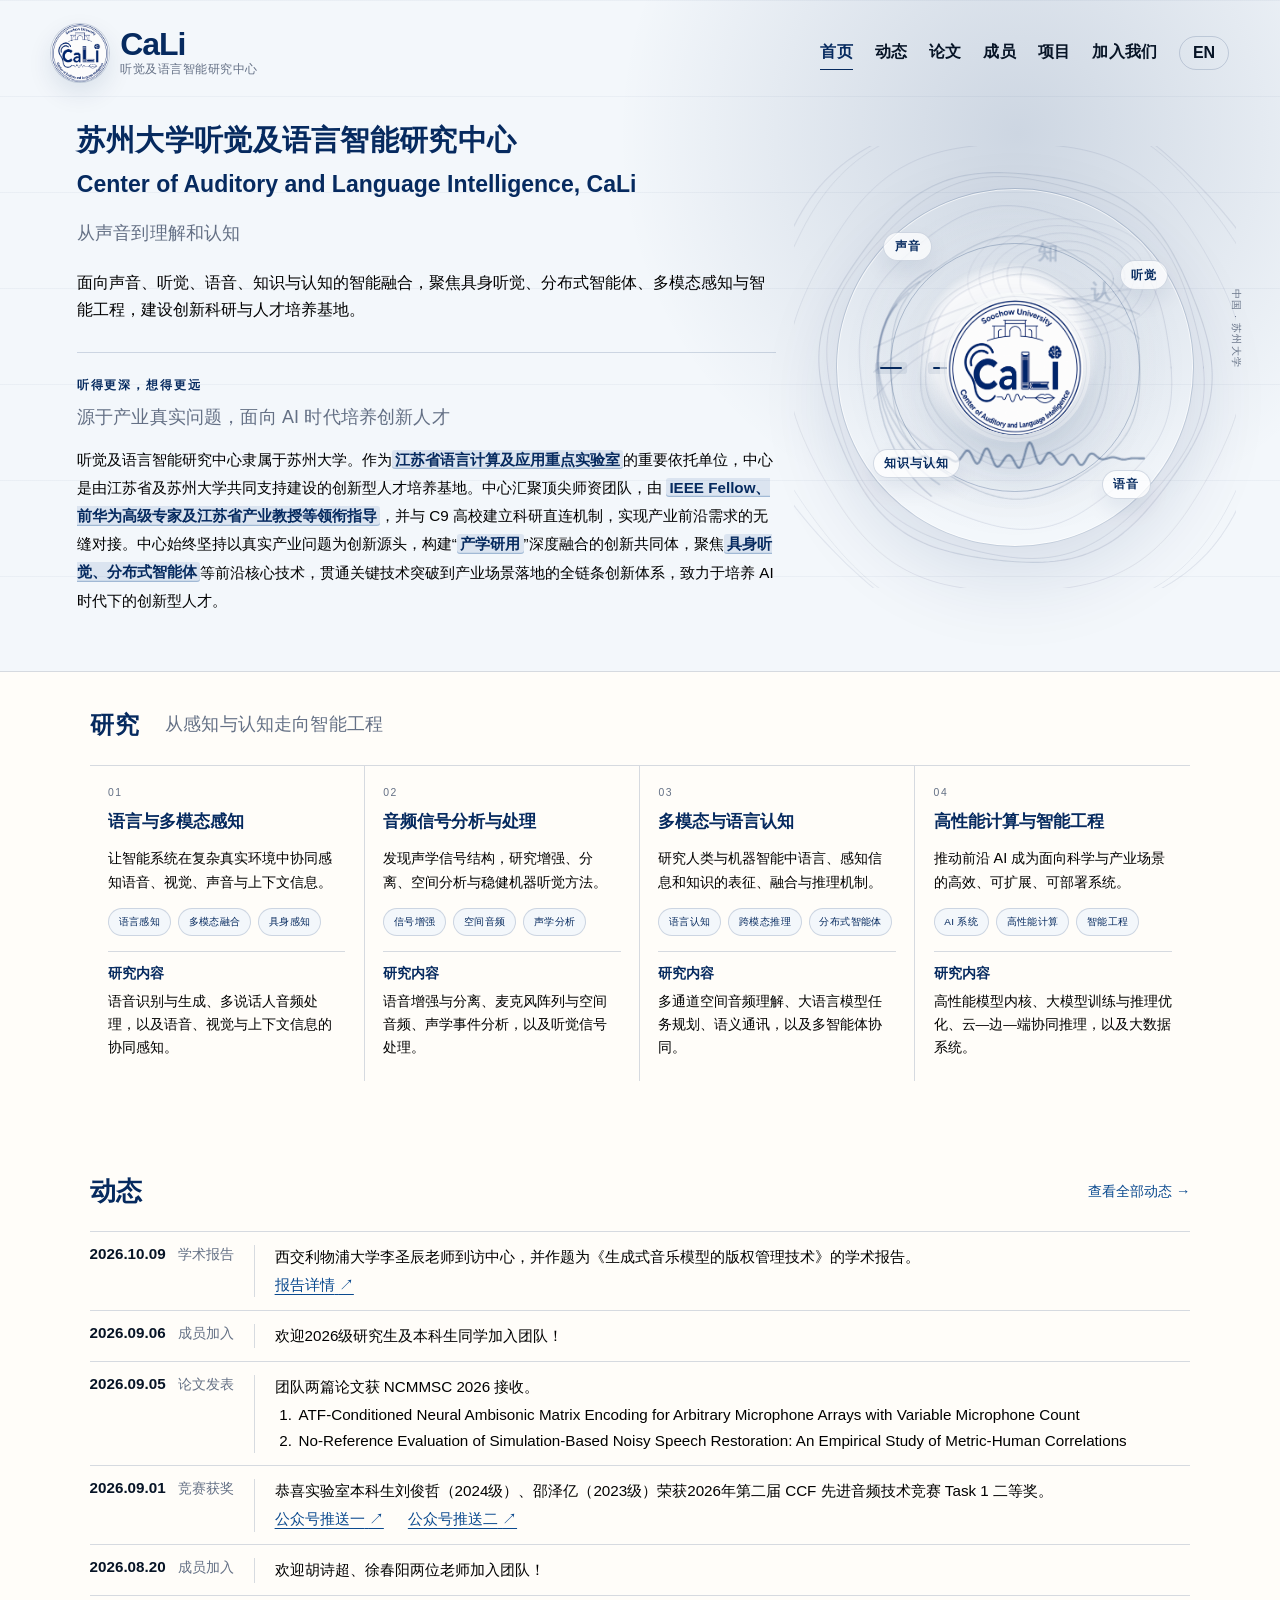
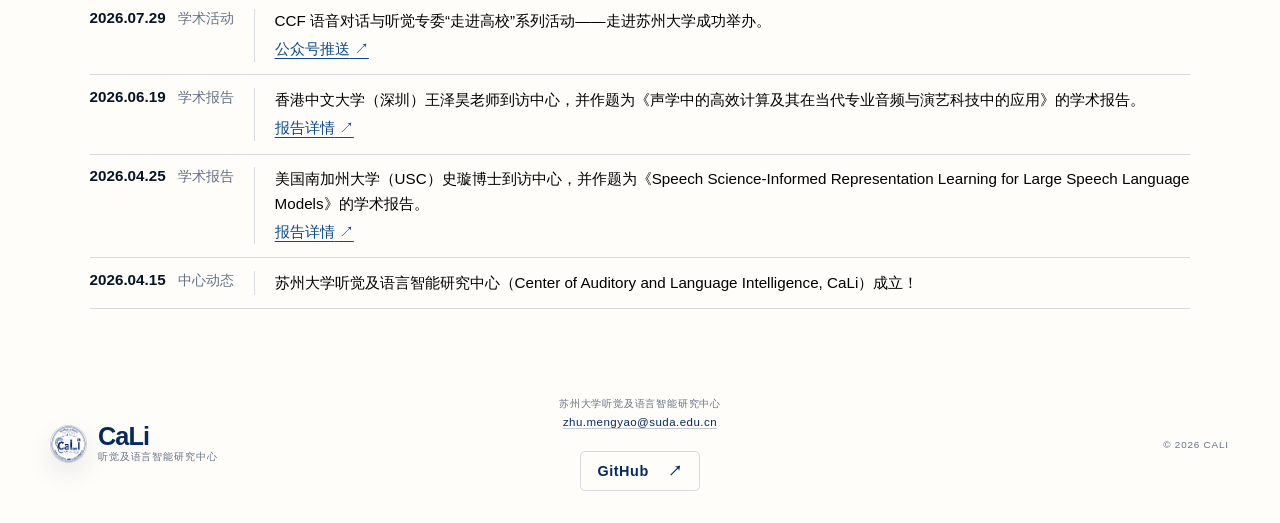
==== index.html @ c1a10d8d "Add files via upload Update CaLi website content and layout." ====
<!doctype html>
<html lang="zh-CN">
  <head>
    <meta charset="UTF-8" />
    <meta name="viewport" content="width=device-width, initial-scale=1.0" />
    <meta
      name="description"
      content="苏州大学听觉及语言智能研究中心，聚焦声音、听觉、语音、知识与认知的智能融合，建设创新科研与人才培养基地。"
    />
    <meta name="theme-color" content="#062a5f" />
    <meta property="og:title" content="CaLi | 苏州大学听觉及语言智能研究中心" />
    <meta
      property="og:description"
      content="从声音到理解和认知。"
    />
    <title>CaLi | 苏州大学听觉及语言智能研究中心</title>
    <link rel="icon" type="image/png" href="assets/cali-center-logo-20260702.png" />
    <link rel="stylesheet" href="styles.css?v=20261102-papers-page" />
    <script src="script.js?v=20261103-welcome" defer></script>
  </head>
  <body class="home-page">
    <a class="skip-link" href="#main">Skip to content</a>

    <header class="site-header" id="top">
      <a class="brand" href="index.html" aria-label="CaLi home">
        <img class="brand-logo" src="assets/cali-center-logo-20260702.png" alt="CaLi logo" />
        <span>
          <strong>CaLi</strong>
          <small data-i18n="brand.affiliation">听觉及语言智能研究中心</small>
        </span>
      </a>

      <button class="menu-toggle" type="button" aria-expanded="false" aria-controls="site-nav">
        <span></span><span></span>
        <span class="sr-only">Open menu</span>
      </button>

      <nav class="site-nav" id="site-nav" aria-label="Primary navigation">
<a href="index.html" aria-current="page" data-i18n="nav.home">首页</a>
<a href="news.html" data-i18n="nav.news">动态</a>
<a href="papers.html" data-i18n="nav.papers">论文</a>
<a href="members.html" data-i18n="nav.team">成员</a>
<a href="projects.html" data-i18n="nav.projects">项目</a>
<a href="join.html" data-i18n="nav.partners">加入我们</a>
<button class="language-toggle" type="button" aria-label="Switch to English">EN</button></nav>
    </header>

    <main id="main">
<section class="hero" aria-labelledby="hero-title">
        <div class="hero-copy">
          <p class="eyebrow reveal hero-center-name"><span data-i18n="hero.eyebrow">苏州大学听觉及语言智能研究中心</span><span class="hero-center-english" lang="en">Center of Auditory and Language Intelligence, CaLi</span></p>
          <h1 class="reveal" id="hero-title">
            <span data-i18n="hero.line1">从声音到理解</span><em data-i18n="hero.line2">和认知</em>
          </h1>
          <p class="hero-intro reveal" data-i18n="hero.intro">
            面向声音、听觉、语音、知识与认知的智能融合，聚焦具身听觉、分布式智能体、多模态感知与智能工程，建设创新科研与人才培养基地。
          </p>
<div class="statement-content hero-about" id="about">
          <p class="section-kicker reveal" data-i18n="about.kicker">听得更深，想得更远</p>
          <h2 class="reveal" data-i18n="about.title">
            源于产业真实问题，面向 AI 时代培养创新人才
          </h2>
          <div class="statement-grid reveal">
            <p data-i18n="about.body1" data-highlight="about">
              听觉及语言智能研究中心隶属于苏州大学。作为江苏省语言计算及应用重点实验室的重要依托单位，中心是由江苏省及苏州大学共同支持建设的创新型人才培养基地。中心汇聚顶尖师资团队，由 IEEE Fellow、前华为高级专家及江苏省产业教授等领衔指导，并与 C9 高校建立科研直连机制，实现产业前沿需求的无缝对接。中心始终坚持以真实产业问题为创新源头，构建“产学研用”深度融合的创新共同体，聚焦具身听觉、分布式智能体等前沿核心技术，贯通关键技术突破到产业场景落地的全链条创新体系，致力于培养 AI 时代下的创新型人才。
            </p>
          </div>
        </div>
        </div>

        <div class="hero-visual" aria-hidden="true">
          <canvas id="sound-field"></canvas>
          <div class="visual-orbit orbit-one"></div>
          <div class="visual-orbit orbit-two"></div>
          <div class="visual-core">
            <img src="assets/cali-center-logo-20260702.png" alt="" />
          </div>
          <p class="visual-label label-a" data-i18n="visual.sound">声音</p>
          <p class="visual-label label-b" data-i18n="visual.hearing">听觉</p>
          <p class="visual-label label-c" data-i18n="visual.speech">语音</p>
          <p class="visual-label label-d" data-i18n="visual.knowledge">知识与认知</p>
        </div>

        <p class="hero-side-note" data-i18n="hero.sideNote">中国 · 苏州大学</p>
      </section>



      <section class="research section" id="research">
        <div class="section-heading">
          <div class="section-index reveal"><span data-i18n="research.index">研究</span></div>
          <div>
            <h2 class="reveal" data-i18n="research.title">从感知与认知走向智能工程</h2>
          </div>
        </div>

        <div class="research-list">
          <article class="research-card reveal">
            <div class="card-number">01</div>
            <div class="card-icon wave-icon" aria-hidden="true">
              <i></i><i></i><i></i><i></i><i></i>
            </div>
            <h3 data-i18n="research.card1Title">语言与多模态感知</h3>
            <p data-i18n="research.card1Body">
              让智能系统在复杂真实环境中协同感知语音、视觉、声音与上下文信息。
            </p>
            <ul>
              <li data-i18n="research.card1Tag1">语言感知</li>
              <li data-i18n="research.card1Tag2">多模态融合</li>
              <li data-i18n="research.card1Tag3">具身感知</li>
            </ul>
          <div class="research-detail"><h4 data-i18n="research.detailLabel" >研究内容</h4><p data-i18n="research.detail0" >语音识别与生成、多说话人音频处理，以及语音、视觉与上下文信息的协同感知。</p></div></article>

          <article class="research-card reveal">
            <div class="card-number">02</div>
            <div class="card-icon language-icon" aria-hidden="true">
              <span>a</span><span>声</span><span>ə</span>
            </div>
            <h3 data-i18n="research.card2Title">音频信号分析与处理</h3>
            <p data-i18n="research.card2Body">
              发现声学信号结构，研究增强、分离、空间分析与稳健机器听觉方法。
            </p>
            <ul>
              <li data-i18n="research.card2Tag1">信号增强</li>
              <li data-i18n="research.card2Tag2">空间音频</li>
              <li data-i18n="research.card2Tag3">声学分析</li>
            </ul>
          <div class="research-detail"><h4 data-i18n="research.detailLabel" >研究内容</h4><p data-i18n="research.detail1" >语音增强与分离、麦克风阵列与空间音频、声学事件分析，以及听觉信号处理。</p></div></article>

          <article class="research-card reveal">
            <div class="card-number">03</div>
            <div class="card-icon human-icon" aria-hidden="true">
              <span></span><span></span><span></span>
            </div>
            <h3 data-i18n="research.card3Title">多模态与语言认知</h3>
            <p data-i18n="research.card3Body">
              研究人类与机器智能中语言、感知信息和知识的表征、融合与推理机制。
            </p>
            <ul>
              <li data-i18n="research.card3Tag1">语言认知</li>
              <li data-i18n="research.card3Tag2">跨模态推理</li>
              <li data-i18n="research.card3Tag3">分布式智能体</li>
            </ul>
          <div class="research-detail"><h4 data-i18n="research.detailLabel" >研究内容</h4><p data-i18n="research.detail2" >多通道空间音频理解、大语言模型任务规划、语义通讯，以及多智能体协同。</p></div></article>

          <article class="research-card reveal">
            <div class="card-number">04</div>
            <div class="card-icon compute-icon" aria-hidden="true">
              <span></span><span></span><span></span><span></span><span></span><span></span><span></span><span></span><span></span>
            </div>
            <h3 data-i18n="research.card4Title">高性能计算与智能工程</h3>
            <p data-i18n="research.card4Body">
              推动前沿 AI 成为面向科学与产业场景的高效、可扩展、可部署系统。
            </p>
            <ul>
              <li data-i18n="research.card4Tag1">AI 系统</li>
              <li data-i18n="research.card4Tag2">高性能计算</li>
              <li data-i18n="research.card4Tag3">智能工程</li>
            </ul>
          <div class="research-detail"><h4 data-i18n="research.detailLabel" >研究内容</h4><p data-i18n="research.detail3" >高性能模型内核、大模型训练与推理优化、云—边—端协同推理，以及大数据系统。</p></div></article>
        </div>
      </section>

      
<section class="news section" id="news" aria-labelledby="news-title">
  <div class="home-news-heading"><h2 data-i18n="news.homeTitle" id="news-title">动态</h2><a class="news-all" href="news.html" data-i18n="news.all">查看全部动态 →</a></div>
<div class="news-list">
    <article class="news-item">
      <div class="news-meta"><time datetime="2026-10-09">2026.10.09</time><span data-i18n="news.talkCategory" class="news-category">学术报告</span></div>
      <div class="news-content"><p data-i18n="news.talkBody">西交利物浦大学李圣辰老师到访中心，并作题为《生成式音乐模型的版权管理技术》的学术报告。</p><div class="news-links"><a href="https://future.suda.edu.cn/e9/c2/c30838a715202/page.htm" target="_blank" rel="noopener noreferrer"><span data-i18n="news.reportDetails">报告详情</span> <span aria-hidden="true">↗</span></a></div></div>
    </article>
    <article class="news-item">
<div class="news-meta"><time datetime="2026-09-06">2026.09.06</time><span data-i18n="news.joinCategory" class="news-category">成员加入</span></div>
<div class="news-content"><p data-i18n="news.studentsWelcome">欢迎2026级研究生及本科生同学加入团队！</p></div>
</article>
<article class="news-item">
      <div class="news-meta"><time datetime="2026-09-05">2026.09.05</time><span data-i18n="news.paperCategory" class="news-category">论文发表</span></div>
      <div class="news-content">
      <p class="news-summary" data-i18n="news.paperTitle">团队两篇论文获 NCMMSC 2026 接收。</p>
      <ol class="news-paper-titles" lang="en"><li>ATF-Conditioned Neural Ambisonic Matrix Encoding for Arbitrary Microphone Arrays with Variable Microphone Count</li><li>No-Reference Evaluation of Simulation-Based Noisy Speech Restoration: An Empirical Study of Metric-Human Correlations</li></ol>
      </div>
    </article>
    <article class="news-item">
      <div class="news-meta"><time datetime="2026-09-01">2026.09.01</time><span data-i18n="news.awardCategory" class="news-category">竞赛获奖</span></div>
      <div class="news-content">
      <p data-i18n="news.awardBody" >恭喜实验室本科生刘俊哲（2024级）、邵泽亿（2023级）荣获2026年第二届 CCF 先进音频技术竞赛 Task 1 二等奖。</p>
<div class="news-links">
        <a href="https://mp.weixin.qq.com/s/qMTx48YOmyNHf2JC5YQfGw" target="_blank" rel="noopener noreferrer"><span data-i18n="news.wechatOne">公众号推送一</span> <span aria-hidden="true">↗</span></a>
        <a href="https://mp.weixin.qq.com/s/5FmagnbyhXnst5R9V67gig" target="_blank" rel="noopener noreferrer"><span data-i18n="news.wechatTwo">公众号推送二</span> <span aria-hidden="true">↗</span></a>
      </div></div>
    </article>
    <article class="news-item">
      <div class="news-meta"><time datetime="2026-08-20">2026.08.20</time><span data-i18n="news.joinCategory" class="news-category">成员加入</span></div>
      <div class="news-content"><p data-i18n="news.joinBody">欢迎胡诗超、徐春阳两位老师加入团队！</p></div>
    </article>
    <article class="news-item">
      <div class="news-meta"><time datetime="2026-07-29">2026.07.29</time><span data-i18n="news.visitCategory" class="news-category">学术活动</span></div>
      <div class="news-content"><p data-i18n="news.visitBody">CCF 语音对话与听觉专委“走进高校”系列活动——走进苏州大学成功举办。</p>
      <div class="news-links"><a href="https://mp.weixin.qq.com/s/vNNk7PK9uCTp7lOvDI13Lw" target="_blank" rel="noopener noreferrer"><span data-i18n="news.wechatPost">公众号推送</span> <span aria-hidden="true">↗</span></a></div></div>
    </article>
    <article class="news-item">
<div class="news-meta"><time datetime="2026-06-19">2026.06.19</time><span data-i18n="news.talkCategory" class="news-category">学术报告</span></div>
<div class="news-content"><p data-i18n="news.wangTalkBody">香港中文大学（深圳）王泽昊老师到访中心，并作题为《声学中的高效计算及其在当代专业音频与演艺科技中的应用》的学术报告。</p><div class="news-links"><a href="https://future.suda.edu.cn/ba/35/c30838a703029/page.htm" target="_blank" rel="noopener noreferrer"><span data-i18n="news.reportDetails">报告详情</span> <span aria-hidden="true">↗</span></a></div></div>
</article>
<article class="news-item">
<div class="news-meta"><time datetime="2026-04-25">2026.04.25</time><span data-i18n="news.talkCategory" class="news-category">学术报告</span></div>
<div class="news-content"><p data-i18n="news.shiTalkBody">美国南加州大学（USC）史璇博士到访中心，并作题为《Speech Science-Informed Representation Learning for Large Speech Language Models》的学术报告。</p><div class="news-links"><a href="https://future.suda.edu.cn/96/24/c30838a693796/page.htm" target="_blank" rel="noopener noreferrer"><span data-i18n="news.reportDetails">报告详情</span> <span aria-hidden="true">↗</span></a></div></div>
</article>
<article class="news-item">
      <div class="news-meta"><time datetime="2026-04-15">2026.04.15</time><span data-i18n="news.foundedCategory" class="news-category">中心动态</span></div>
      <div class="news-content"><p><span data-i18n="news.foundedPrefix">苏州大学听觉及语言智能研究中心（</span><span lang="en">Center of Auditory and Language Intelligence, CaLi</span><span data-i18n="news.foundedSuffix">）成立！</span></p></div>
    </article>
  </div>
</section>
</main>

    <footer class="site-footer">
      <a class="brand footer-brand" href="index.html" aria-label="CaLi home">
        <img class="brand-logo" src="assets/cali-center-logo-20260702.png" alt="CaLi logo" />
        <span><strong>CaLi</strong><small data-i18n="brand.affiliation">听觉及语言智能研究中心</small></span>
      </a>
      <div class="footer-contact">
        <p data-i18n="footer.copy">苏州大学听觉及语言智能研究中心</p>
        <a href="mailto:zhu.mengyao@suda.edu.cn">zhu.mengyao@suda.edu.cn</a>
        <div class="footer-social"><a class="footer-github" href="https://github.com/CaLi-Suda" target="_blank" rel="noopener noreferrer">GitHub <span aria-hidden="true">↗</span></a></div>
      </div>
      <p>© <span id="year"></span> CaLi</p>
    </footer>
  </body>
</html>
---- styles.css ----
:root {
  --ink: #071426;
  --muted: #647085;
  --paper: #f3f7fb;
  --paper-deep: #e7eef7;
  --white: #fffdf9;
  --suda: #062a5f;
  --suda-bright: #0b4a8f;
  --line: rgba(6, 42, 95, 0.16);
  --brand-font: "Arial Black", "Aptos Black", "Avenir Next Heavy", "Microsoft YaHei UI", "Microsoft YaHei", sans-serif;
  --display: "Iowan Old Style", "Palatino Linotype", "Book Antiqua", Palatino, "Noto Serif SC", serif;
  --sans: Inter, "Avenir Next", Avenir, "Noto Sans SC", "Microsoft YaHei", sans-serif;
}

* {
  box-sizing: border-box;
}

html {
  scroll-behavior: smooth;
}

body {
  margin: 0;
  overflow-x: hidden;
  color: var(--ink);
  background: var(--paper);
  font-family: var(--sans);
  -webkit-font-smoothing: antialiased;
}

body.menu-open {
  overflow: hidden;
}

a {
  color: inherit;
  text-decoration: none;
}

button,
a {
  -webkit-tap-highlight-color: transparent;
}

button {
  font: inherit;
}

.skip-link {
  position: fixed;
  z-index: 100;
  top: 1rem;
  left: 1rem;
  padding: 0.7rem 1rem;
  background: var(--white);
  transform: translateY(-200%);
}

.skip-link:focus {
  transform: translateY(0);
}

.sr-only {
  position: absolute;
  width: 1px;
  height: 1px;
  padding: 0;
  margin: -1px;
  overflow: hidden;
  clip: rect(0, 0, 0, 0);
  white-space: nowrap;
  border: 0;
}

.site-header {
  position: absolute;
  z-index: 20;
  top: 0;
  left: 0;
  display: flex;
  width: 100%;
  align-items: center;
  justify-content: space-between;
  padding: 1.5rem clamp(1.25rem, 4vw, 4.5rem);
}

.brand {
  display: inline-flex;
  align-items: center;
  gap: 0.72rem;
}

.brand-mark {
  width: 2.6rem;
  height: 2.6rem;
  fill: none;
  stroke: currentColor;
  stroke-width: 2.25;
  stroke-linecap: round;
}

.brand-logo {
  width: 2.85rem;
  height: 2.85rem;
  border-radius: 50%;
  object-fit: cover;
  box-shadow:
    0 0 0 1px rgba(6, 42, 95, 0.16),
    0 0.65rem 1.6rem rgba(6, 42, 95, 0.11);
}

.brand > span {
  display: flex;
  flex-direction: column;
  gap: 0.05rem;
}

.brand strong {
  color: var(--suda);
  font-family: var(--brand-font);
  font-size: 1.58rem;
  font-weight: 900;
  line-height: 1;
  letter-spacing: -0.035em;
}

.brand small {
  color: var(--muted);
  font-size: 0.62rem;
  letter-spacing: 0.09em;
  text-transform: uppercase;
}

.site-nav {
  display: flex;
  align-items: center;
  gap: clamp(0.85rem, 1.7vw, 1.75rem);
}

.site-nav a {
  position: relative;
  padding: 0.4rem 0;
  font-size: 0.78rem;
  letter-spacing: 0.08em;
  text-transform: uppercase;
}

.site-nav a::after {
  position: absolute;
  bottom: 0;
  left: 0;
  width: 100%;
  height: 1px;
  background: var(--suda);
  content: "";
  transform: scaleX(0);
  transform-origin: right;
  transition: transform 240ms ease;
}

.site-nav a:hover::after,
.site-nav a:focus-visible::after {
  transform: scaleX(1);
  transform-origin: left;
}

.language-toggle {
  min-width: 3.1rem;
  padding: 0.45rem 0.7rem;
  border: 1px solid var(--line);
  border-radius: 999px;
  color: var(--ink);
  background: transparent;
  cursor: pointer;
  font-size: 0.75rem;
  transition: background 180ms ease, color 180ms ease;
}

.language-toggle:hover {
  color: var(--white);
  background: var(--suda);
}

.menu-toggle {
  display: none;
  border: 0;
  background: transparent;
}

.hero {
  position: relative;
  display: grid;
  min-height: 100svh;
  grid-template-columns: minmax(0, 1.08fr) minmax(24rem, 0.92fr);
  align-items: center;
  gap: clamp(2rem, 5vw, 7rem);
  overflow: hidden;
  padding: 8.5rem clamp(1.25rem, 7vw, 8rem) 6rem;
}

.hero::before {
  position: absolute;
  inset: 0;
  z-index: -2;
  background:
    linear-gradient(90deg, transparent 49.9%, rgba(6, 42, 95, 0.065) 50%, transparent 50.1%),
    linear-gradient(rgba(6, 42, 95, 0.04) 1px, transparent 1px);
  background-size: 100% 100%, 100% 6rem;
  content: "";
}

.hero::after {
  position: absolute;
  z-index: -1;
  top: -22vw;
  right: -12vw;
  width: 65vw;
  height: 65vw;
  border-radius: 50%;
  background: radial-gradient(circle, rgba(6, 42, 95, 0.16), rgba(6, 42, 95, 0) 68%);
  content: "";
}

.eyebrow,
.section-kicker {
  margin: 0 0 1.3rem;
  color: var(--suda);
  font-size: 0.72rem;
  font-weight: 650;
  letter-spacing: 0.16em;
  line-height: 1.5;
  text-transform: uppercase;
}

.hero .eyebrow {
  max-width: 38rem;
  margin-bottom: 1.2rem;
  font-size: clamp(1.22rem, 1.6vw, 1.62rem);
  font-weight: 800;
  letter-spacing: 0.075em;
  text-transform: none;
}

html[lang="en"] .hero .eyebrow {
  max-width: 44rem;
  font-size: clamp(0.88rem, 1vw, 1.05rem);
  letter-spacing: 0.12em;
  text-transform: uppercase;
}

.hero h1 {
  max-width: 12ch;
  margin: 0;
  font-family: var(--display);
  font-size: clamp(4.3rem, 8.7vw, 9.5rem);
  font-weight: 400;
  letter-spacing: -0.058em;
  line-height: 0.82;
}

.hero h1 span,
.hero h1 em {
  display: block;
}

.hero h1 em {
  margin-left: 0.18em;
  color: var(--suda);
  font-weight: 400;
}

html[lang="zh-CN"] .hero h1 {
  max-width: 8.6em;
  font-family: "Noto Serif SC", "Songti SC", var(--display);
  font-size: clamp(3.85rem, 6.9vw, 7.8rem);
  letter-spacing: -0.08em;
  line-height: 1.03;
}

html[lang="zh-CN"] .hero h1 em {
  margin-left: 0.24em;
}

html[lang="en"] .hero h1 {
  max-width: 14ch;
  font-size: clamp(3.35rem, 6.6vw, 7.4rem);
}

.hero-intro {
  max-width: 40rem;
  margin: 2.2rem 0 0;
  color: var(--muted);
  font-family: var(--display);
  font-size: clamp(1.15rem, 1.6vw, 1.45rem);
  line-height: 1.6;
}

.hero-actions {
  display: flex;
  flex-wrap: wrap;
  gap: 0.8rem;
  margin-top: 2.4rem;
}

.button {
  display: inline-flex;
  min-height: 3.3rem;
  align-items: center;
  justify-content: space-between;
  gap: 2rem;
  padding: 0.8rem 1.2rem;
  border: 1px solid var(--suda);
  border-radius: 2px;
  font-size: 0.78rem;
  font-weight: 650;
  letter-spacing: 0.04em;
  transition: color 200ms ease, background 200ms ease, transform 200ms ease;
}

.button:hover {
  transform: translateY(-2px);
}

.button-primary {
  color: var(--white);
  background: var(--suda);
}

.button-primary:hover {
  background: var(--suda-bright);
}

.button-ghost {
  color: var(--suda);
}

.button-ghost:hover {
  color: var(--white);
  background: var(--suda);
}

.hero-visual {
  position: relative;
  aspect-ratio: 1;
  max-width: 43rem;
  border: 1px solid rgba(6, 42, 95, 0.2);
  border-radius: 50%;
  background:
    radial-gradient(circle at 48% 46%, rgba(255, 255, 255, 0.9) 0 28%, rgba(255, 255, 255, 0.15) 34%, transparent 58%),
    radial-gradient(circle at 50% 50%, rgba(6, 42, 95, 0.08), transparent 68%);
  box-shadow:
    inset 0 0 0 1px rgba(255, 255, 255, 0.62),
    0 2rem 5rem rgba(6, 42, 95, 0.12);
}

#sound-field {
  position: absolute;
  inset: -12%;
  width: 124%;
  height: 124%;
}

.visual-orbit {
  position: absolute;
  border: 1px solid rgba(6, 42, 95, 0.24);
  border-radius: 50%;
}

.orbit-one {
  inset: 15%;
  animation: orbit 18s linear infinite;
}

.orbit-one::after,
.orbit-two::after {
  position: absolute;
  top: 50%;
  left: -0.72rem;
  width: 1.35rem;
  height: 2px;
  border-radius: 999px;
  background: var(--suda);
  box-shadow: 0 0 0 0.32rem rgba(6, 42, 95, 0.08);
  content: "";
}

.orbit-two {
  inset: 30%;
  animation: orbit 12s linear infinite reverse;
}

.visual-core {
  position: absolute;
  inset: 31%;
  display: flex;
  align-items: center;
  justify-content: center;
  border-radius: 50%;
  overflow: hidden;
  color: var(--white);
  background: var(--white);
  box-shadow:
    0 1.5rem 4rem rgba(6, 42, 95, 0.22),
    0 0 0 0.45rem rgba(255, 255, 255, 0.72);
  flex-direction: column;
}

.visual-core img {
  width: 100%;
  height: 100%;
  border-radius: 50%;
  object-fit: cover;
}

.visual-core strong {
  font-family: var(--display);
  font-size: clamp(1.6rem, 3vw, 3.1rem);
  font-weight: 400;
  letter-spacing: 0.08em;
}

.visual-core span {
  opacity: 0.65;
  font-size: 0.54rem;
  letter-spacing: 0.16em;
  text-transform: uppercase;
}

.visual-label {
  position: absolute;
  z-index: 3;
  margin: 0;
  padding: 0.38rem 0.65rem;
  border: 1px solid rgba(6, 42, 95, 0.16);
  border-radius: 999px;
  color: var(--suda);
  background: rgba(255, 255, 255, 0.72);
  box-shadow: 0 0.65rem 1.4rem rgba(6, 42, 95, 0.08);
  font-size: 0.72rem;
  font-weight: 650;
  letter-spacing: 0.08em;
}

.label-a { top: 12%; left: 13%; }
.label-b { top: 20%; right: 7%; }
.label-c { right: 12%; bottom: 13%; }
.label-d { left: 10%; bottom: 19%; }

.hero-side-note {
  position: absolute;
  right: clamp(1.25rem, 3.5vw, 4rem);
  bottom: 50%;
  margin: 0;
  color: var(--muted);
  font-size: 0.6rem;
  letter-spacing: 0.13em;
  text-transform: uppercase;
  transform: translateX(50%) rotate(90deg);
}

.scroll-cue {
  position: absolute;
  bottom: 2rem;
  left: clamp(1.25rem, 7vw, 8rem);
  display: flex;
  align-items: center;
  gap: 1rem;
  color: var(--muted);
  font-size: 0.62rem;
  letter-spacing: 0.1em;
  text-transform: uppercase;
}

.scroll-cue i {
  position: relative;
  display: block;
  width: 3.5rem;
  height: 1px;
  overflow: hidden;
  background: var(--line);
}

.scroll-cue i::after {
  position: absolute;
  inset: 0;
  background: var(--suda);
  content: "";
  animation: scan 2s ease-in-out infinite;
}

.section {
  padding: clamp(5rem, 10vw, 10rem) clamp(1.25rem, 7vw, 8rem);
}

.section-index {
  color: var(--muted);
  font-size: 0.64rem;
  letter-spacing: 0.14em;
}

.statement {
  position: relative;
  display: grid;
  overflow: hidden;
  grid-template-columns: minmax(9rem, 0.3fr) minmax(0, 1fr);
  gap: 4rem;
  border-top: 1px solid var(--line);
  background:
    linear-gradient(115deg, rgba(6, 42, 95, 0.055) 0 1px, transparent 1px 21rem),
    linear-gradient(90deg, rgba(6, 42, 95, 0.035) 0 1px, transparent 1px 8rem),
    linear-gradient(0deg, rgba(6, 42, 95, 0.03) 0 1px, transparent 1px 8rem),
    var(--white);
}

.statement::before {
  position: absolute;
  inset: 0;
  content: "";
  pointer-events: none;
  background:
    linear-gradient(135deg, transparent 0 29%, rgba(6, 42, 95, 0.11) 29% 29.12%, transparent 29.12% 100%),
    linear-gradient(25deg, transparent 0 62%, rgba(11, 74, 143, 0.1) 62% 62.14%, transparent 62.14% 100%);
  opacity: 0.8;
}

.statement > * {
  position: relative;
  z-index: 1;
}

.statement > .section-index {
  color: var(--suda);
  font-size: clamp(1rem, 1.35vw, 1.35rem);
  font-weight: 700;
  letter-spacing: 0.1em;
}
.statement-content h2,
.section-heading h2,
.approach-intro h2 {
  margin: 0;
  font-family: var(--display);
  font-size: clamp(2.8rem, 5.4vw, 6.2rem);
  font-weight: 400;
  letter-spacing: -0.045em;
  line-height: 0.98;
}

.statement-content h2 {
  max-width: 18ch;
}

.statement-content > h2 {
  max-width: 42rem;
  color: var(--muted);
  font-family: var(--sans);
  font-size: clamp(1.2rem, 1.8vw, 1.9rem);
  font-weight: 500;
  letter-spacing: 0.01em;
  line-height: 1.55;
}

.statement-grid {
  max-width: 58rem;
  margin-top: 4rem;
  padding-top: 2rem;
  border-top: 1px solid var(--line);
}
.statement-grid p,
.approach-intro > div > p:last-child {
  margin: 0;
  color: var(--muted);
  font-size: clamp(1rem, 1.35vw, 1.16rem);
  line-height: 1.8;
}


html[lang="en"] .statement-grid p {
  font-size: clamp(0.92rem, 1.08vw, 1.02rem);
  line-height: 1.72;
}
.statement-highlight {
  padding: 0.08em 0.22em;
  border-radius: 0.2em;
  color: var(--suda);
  background: rgba(11, 74, 143, 0.1);
  box-shadow: inset 0 -0.08em 0 rgba(11, 74, 143, 0.28);
  font-weight: 700;
}
.research {
  position: relative;
  overflow: hidden;
  color: var(--white);
  background:
    linear-gradient(120deg, rgba(11, 74, 143, 0.14) 0 1px, transparent 1px 18rem),
    linear-gradient(90deg, rgba(182, 201, 232, 0.05) 0 1px, transparent 1px 7rem),
    linear-gradient(0deg, rgba(182, 201, 232, 0.045) 0 1px, transparent 1px 7rem),
    #0a2853;
}

.research::before {
  position: absolute;
  inset: 0;
  content: "";
  pointer-events: none;
  background:
    radial-gradient(circle at 17% 18%, rgba(182, 201, 232, 0.2) 0 0.28rem, transparent 0.3rem),
    radial-gradient(circle at 76% 22%, rgba(182, 201, 232, 0.16) 0 0.22rem, transparent 0.24rem),
    radial-gradient(circle at 88% 70%, rgba(182, 201, 232, 0.16) 0 0.24rem, transparent 0.26rem),
    linear-gradient(135deg, transparent 0 35%, rgba(182, 201, 232, 0.13) 35% 35.12%, transparent 35.12% 100%),
    linear-gradient(25deg, transparent 0 67%, rgba(182, 201, 232, 0.1) 67% 67.12%, transparent 67.12% 100%);
  opacity: 0.8;
}

.research > * {
  position: relative;
  z-index: 1;
}

.research .section-index,
.research .section-kicker {
  color: #c6d7f0;
}

.research .section-index {
  font-size: clamp(1rem, 1.35vw, 1.35rem);
  font-weight: 700;
  letter-spacing: 0.1em;
}

.research .section-index span {
  font-size: clamp(1.18rem, 1.85vw, 1.75rem);
}

.section-heading {
  display: grid;
  grid-template-columns: minmax(9rem, 0.3fr) minmax(0, 1fr);
  gap: 4rem;
}

.section-heading h2 {
  max-width: 13ch;
}

.research .section-heading h2 {
  max-width: 34rem;
  color: rgba(255, 255, 255, 0.78);
  font-family: var(--sans);
  font-size: clamp(1.2rem, 1.8vw, 1.9rem);
  font-weight: 500;
  letter-spacing: 0.01em;
  line-height: 1.55;
}

.approach-intro h2 {
  max-width: 42rem;
  color: var(--muted);
  font-family: var(--sans);
  font-size: clamp(1.2rem, 1.8vw, 1.9rem);
  font-weight: 500;
  letter-spacing: 0.01em;
  line-height: 1.55;
}

.research-list {
  display: grid;
  grid-template-columns: repeat(4, 1fr);
  margin-top: clamp(4rem, 8vw, 8rem);
  border-top: 1px solid rgba(255, 255, 255, 0.2);
}

.research-card {
  position: relative;
  min-height: 34rem;
  padding: 2rem clamp(1.2rem, 1.8vw, 2rem) 2.5rem;
  border-right: 1px solid rgba(255, 255, 255, 0.2);
  transition: background 300ms ease;
}

.research-card:last-child {
  border-right: 0;
}

.research-card:hover {
  background: #0d3975;
}

.card-number {
  color: #9fb8dc;
  font-size: 0.65rem;
  letter-spacing: 0.15em;
}

.card-icon {
  display: flex;
  height: 10rem;
  align-items: center;
  justify-content: center;
  margin: 2rem 0;
}

.wave-icon {
  gap: 0.5rem;
}

.wave-icon i {
  width: 2px;
  height: 2rem;
  background: #b6c9e8;
  animation: equalize 1.3s ease-in-out infinite alternate;
}

.wave-icon i:nth-child(2) { height: 4rem; animation-delay: -0.35s; }
.wave-icon i:nth-child(3) { height: 7rem; animation-delay: -0.7s; }
.wave-icon i:nth-child(4) { height: 4rem; animation-delay: -0.15s; }
.wave-icon i:nth-child(5) { height: 2rem; animation-delay: -0.5s; }

.language-icon {
  gap: 0.3rem;
  font-family: var(--display);
  font-size: 3rem;
}

.language-icon span {
  display: flex;
  width: 4.5rem;
  height: 4.5rem;
  align-items: center;
  justify-content: center;
  border: 1px solid rgba(255, 255, 255, 0.3);
  border-radius: 50%;
  margin-left: -0.8rem;
  background: rgba(255, 255, 255, 0.03);
}

.human-icon {
  position: relative;
}

.human-icon span {
  position: absolute;
  width: 5.4rem;
  height: 5.4rem;
  border: 1px solid #b6c9e8;
  border-radius: 50%;
}

.human-icon span:nth-child(2) { transform: translate(-2.3rem, 2rem); }
.human-icon span:nth-child(3) { transform: translate(2.3rem, 2rem); }

.compute-icon {
  display: grid;
  grid-template-columns: repeat(3, 1.25rem);
  grid-template-rows: repeat(3, 1.25rem);
  gap: 0.55rem;
}

.compute-icon span {
  border: 1px solid #b6c9e8;
  background: rgba(182, 201, 232, 0.08);
  animation: compute-pulse 2.4s ease-in-out infinite;
}

.compute-icon span:nth-child(2n) { animation-delay: -0.6s; }
.compute-icon span:nth-child(3n) { animation-delay: -1.2s; }
.compute-icon span:nth-child(5) { background: #b6c9e8; }

.research-card h3 {
  margin: 0 0 1rem;
  font-family: var(--display);
  font-size: clamp(2rem, 2.5vw, 3rem);
  font-weight: 400;
}

.research-card > p {
  min-height: 6.5rem;
  margin: 0;
  color: rgba(255, 255, 255, 0.66);
  font-size: 0.93rem;
  line-height: 1.7;
}

.research-card ul {
  display: flex;
  flex-wrap: wrap;
  gap: 0.45rem;
  padding: 0;
  margin: 1.6rem 0 0;
  list-style: none;
}

.research-card li {
  padding: 0.38rem 0.6rem;
  border: 1px solid rgba(255, 255, 255, 0.22);
  border-radius: 999px;
  color: rgba(255, 255, 255, 0.68);
  font-size: 0.62rem;
  letter-spacing: 0.04em;
}

.team {
  padding-top: clamp(4.5rem, 7vw, 7rem);
  border-top: 1px solid var(--line);
  background: var(--white);
}

.team .section-index {
  color: var(--suda);
  font-size: clamp(1rem, 1.35vw, 1.35rem);
  font-weight: 700;
  letter-spacing: 0.1em;
}

.team .section-index span {
  font-size: clamp(1.18rem, 1.85vw, 1.75rem);
}

.team .section-kicker {
  font-size: clamp(0.95rem, 1.35vw, 1.3rem);
  font-weight: 800;
  letter-spacing: 0.12em;
}

.team .section-heading h2 {
  max-width: 58rem;
}

.team .section-heading .team-statement {
  max-width: 42rem;
  color: var(--muted);
  font-family: var(--sans);
  font-size: clamp(1.2rem, 1.8vw, 1.9rem);
  font-weight: 500;
  letter-spacing: 0.01em;
  line-height: 1.55;
}

.team-roster {
  display: grid;
  gap: clamp(4rem, 7vw, 6.5rem);
  margin-top: clamp(3.5rem, 6vw, 6rem);
}

.team-profile {
  display: grid;
  grid-template-columns: minmax(13rem, 0.22fr) minmax(0, 1fr);
  gap: clamp(2.2rem, 5vw, 5rem);
  align-items: center;
  padding-bottom: clamp(3rem, 5vw, 4.5rem);
  border-bottom: 1px solid var(--line);
}

.team-profile:last-child {
  padding-bottom: 0;
  border-bottom: 0;
}

.team-person {
  display: grid;
  justify-items: center;
  text-align: center;
}

.team-photo {
  width: clamp(10.5rem, 17vw, 18rem);
  aspect-ratio: 1;
  border-radius: 50%;
  object-fit: cover;
  background: var(--paper-deep);
  box-shadow: 0 1rem 2.5rem rgba(6, 42, 95, 0.1);
}

.team-person h3 {
  margin: 1.5rem 0 0;
  color: var(--ink);
  font-family: "Noto Serif SC", var(--display);
  font-size: clamp(1.8rem, 3vw, 3.1rem);
  font-weight: 500;
  letter-spacing: -0.04em;
  line-height: 1.08;
}

.team-person p {
  margin: 0.35rem 0 0;
  color: var(--ink);
  font-size: clamp(1.05rem, 1.4vw, 1.35rem);
  letter-spacing: 0.02em;
}

.team-bio {
  min-width: 0;
  color: #243951;
  font-size: clamp(0.9rem, 1.03vw, 1.02rem);
  line-height: 1.85;
}

.team-bio p {
  margin: 0;
}

.team-bio a {
  color: var(--suda-bright);
  border-bottom: 1px solid rgba(11, 74, 143, 0.35);
  overflow-wrap: anywhere;
}

.team-links {
  margin-top: 0.25rem !important;
}

.team-title-line {
  margin-bottom: 1.5rem !important;
  color: var(--suda);
  font-size: clamp(1.35rem, 2vw, 2rem);
  font-weight: 750;
  line-height: 1.3;
}

.team-facts {
  display: grid;
  gap: 0.35rem;
  margin: 0 0 1.4rem;
}

.team-facts div {
  display: flex;
  gap: 0.6rem;
}

.team-facts dt,
.team-facts dd {
  margin: 0;
}

.team-facts dt::after {
  content: "：";
}

.team-honors {
  display: grid;
  gap: 0.25rem;
  padding: 0;
  margin: 0 0 2rem;
  list-style: none;
}

.team-honors li::before {
  content: "•";
  margin-right: 0.25rem;
  color: var(--suda);
  font-weight: 900;
}

.team-bio h4 {
  margin: 2rem 0 0.55rem;
  color: var(--ink);
  font-size: clamp(1.05rem, 1.35vw, 1.3rem);
  font-weight: 750;
}

.team-photo-placeholder {
  display: flex;
  align-items: center;
  justify-content: center;
  color: rgba(6, 42, 95, 0.55);
  background:
    linear-gradient(145deg, rgba(255, 255, 255, 0.92), rgba(231, 238, 247, 0.75)),
    radial-gradient(circle at 70% 18%, rgba(11, 74, 143, 0.16), transparent 38%);
  font-family: "Noto Serif SC", var(--display);
  font-size: clamp(3rem, 6vw, 5.5rem);
}

.team-profile-empty {
  align-items: center;
  opacity: 0.82;
}

.team-pending {
  color: var(--muted);
  font-size: clamp(1.2rem, 1.8vw, 1.8rem);
}

.industry-mentors {
  margin-top: clamp(4rem, 7vw, 6.5rem);
  padding-top: clamp(3rem, 5vw, 4.5rem);
  border-top: 1px solid var(--line);
}

.industry-heading {
  display: grid;
  grid-template-columns: minmax(9rem, 0.22fr) minmax(0, 1fr);
  gap: clamp(2rem, 5vw, 5rem);
  align-items: end;
  margin-bottom: clamp(2.2rem, 4vw, 3.6rem);
}

.industry-heading .section-kicker {
  margin-bottom: 0;
}

.industry-heading h3 {
  margin: 0;
  color: var(--suda);
  font-family: var(--sans);
  font-size: clamp(0.95rem, 1.35vw, 1.3rem);
  font-weight: 800;
  letter-spacing: 0.12em;
  line-height: 1.25;
}

.mentor-grid {
  display: grid;
  grid-template-columns: repeat(2, minmax(0, 1fr));
  gap: 1px;
  background: var(--line);
  border: 1px solid var(--line);
}

.mentor-card {
  display: grid;
  min-width: 0;
  grid-template-columns: 5.4rem minmax(0, 1fr);
  gap: 1rem;
  align-items: start;
  padding: clamp(1.1rem, 1.7vw, 1.5rem);
  background:
    linear-gradient(145deg, rgba(255, 255, 255, 0.96), rgba(243, 247, 251, 0.72));
}

.mentor-card img {
  width: 5.4rem;
  aspect-ratio: 1;
  border-radius: 50%;
  object-fit: cover;
  background: var(--paper-deep);
  box-shadow: 0 0.65rem 1.4rem rgba(6, 42, 95, 0.09);
}

.mentor-card h4 {
  margin: 0;
  color: var(--ink);
  font-family: "Noto Serif SC", var(--display);
  font-size: clamp(1.25rem, 1.55vw, 1.55rem);
  font-weight: 500;
  letter-spacing: -0.025em;
  line-height: 1.12;
}

.mentor-role {
  width: fit-content;
  margin: 0.42rem 0 0.65rem;
  padding: 0.16rem 0.48rem;
  border: 1px solid rgba(11, 74, 143, 0.16);
  color: var(--suda);
  background: rgba(11, 74, 143, 0.06);
  font-size: 0.72rem;
  font-weight: 700;
  line-height: 1.45;
}

.mentor-card p:not(.mentor-role) {
  margin: 0;
  color: var(--muted);
  font-size: clamp(0.82rem, 0.95vw, 0.92rem);
  line-height: 1.68;
}

.approach {
  position: relative;
  overflow: hidden;
  background:
    radial-gradient(circle at 18% 28%, rgba(11, 74, 143, 0.1), transparent 28%),
    radial-gradient(circle at 82% 70%, rgba(33, 123, 177, 0.12), transparent 30%),
    linear-gradient(135deg, rgba(231, 238, 247, 0.86), var(--paper-deep));
}

.approach::before,
.approach::after {
  position: absolute;
  inset: 0;
  pointer-events: none;
  content: "";
}

.approach::before {
  background:
    linear-gradient(90deg, rgba(6, 42, 95, 0.07) 1px, transparent 1px),
    linear-gradient(rgba(6, 42, 95, 0.055) 1px, transparent 1px),
    linear-gradient(35deg, transparent 0 45%, rgba(11, 74, 143, 0.13) 45% 45.12%, transparent 45.12% 100%),
    linear-gradient(145deg, transparent 0 58%, rgba(33, 123, 177, 0.12) 58% 58.12%, transparent 58.12% 100%);
  background-size: 5.5rem 5.5rem, 5.5rem 5.5rem, 100% 100%, 100% 100%;
  mask-image: linear-gradient(90deg, rgba(0, 0, 0, 0.72), rgba(0, 0, 0, 0.18));
}

.approach::after {
  background:
    radial-gradient(circle at 15% 30%, rgba(6, 42, 95, 0.28) 0 0.18rem, transparent 0.22rem),
    radial-gradient(circle at 31% 58%, rgba(33, 123, 177, 0.24) 0 0.15rem, transparent 0.2rem),
    radial-gradient(circle at 54% 24%, rgba(6, 42, 95, 0.22) 0 0.16rem, transparent 0.21rem),
    radial-gradient(circle at 77% 49%, rgba(33, 123, 177, 0.25) 0 0.18rem, transparent 0.23rem),
    radial-gradient(circle at 88% 74%, rgba(6, 42, 95, 0.2) 0 0.14rem, transparent 0.19rem);
}

.approach > * {
  position: relative;
  z-index: 1;
}
.approach-intro {
  display: grid;
  grid-template-columns: minmax(9rem, 0.3fr) minmax(0, 1fr);
  gap: 4rem;
}

.approach .section-index {
  color: var(--suda);
  font-size: clamp(1.08rem, 1.55vw, 1.55rem);
  font-weight: 750;
  letter-spacing: 0.1em;
}

.approach .section-index span {
  font-size: clamp(1.25rem, 2vw, 2rem);
}

.approach .section-kicker {
  font-size: clamp(1.02rem, 1.55vw, 1.48rem);
  font-weight: 800;
  letter-spacing: 0.13em;
}

.approach-intro h2 {
  margin-bottom: 2rem;
}

.approach-intro > div > p:last-child {
  max-width: 43rem;
}

.process {
  position: relative;
  display: grid;
  grid-template-columns: repeat(3, 1fr);
  gap: clamp(2rem, 6vw, 6rem);
  margin-top: clamp(5rem, 9vw, 9rem);
}

.process-line {
  position: absolute;
  top: 3rem;
  right: 16.66%;
  left: 16.66%;
  height: 1px;
  background: rgba(6, 42, 95, 0.28);
}

.process-line span {
  display: block;
  width: 33%;
  height: 100%;
  background: var(--suda);
  animation: process 5s ease-in-out infinite;
}

.process-step {
  position: relative;
  text-align: center;
}

.step-marker {
  position: relative;
  z-index: 1;
  display: flex;
  width: 6rem;
  height: 6rem;
  align-items: center;
  justify-content: center;
  border: 1px solid rgba(6, 42, 95, 0.35);
  border-radius: 50%;
  margin: 0 auto 1.5rem;
  color: var(--suda);
  background: var(--paper-deep);
  font-family: var(--display);
  font-size: 2rem;
}

.process-step > p {
  margin: 0 0 0.7rem;
  color: var(--suda);
  font-size: 0.62rem;
  letter-spacing: 0.16em;
}

.process-step h3 {
  margin: 0 0 0.8rem;
  font-family: var(--display);
  font-size: clamp(2rem, 3vw, 3rem);
  font-weight: 400;
}

.process-step > span {
  display: block;
  max-width: 19rem;
  margin: 0 auto;
  color: var(--muted);
  font-size: 0.9rem;
  line-height: 1.65;
}

.partners {
  padding-top: clamp(4.5rem, 7vw, 7rem);
  border-top: 1px solid var(--line);
  background: var(--paper);
}

.partners .section-index {
  color: var(--suda);
  font-size: clamp(1.08rem, 1.55vw, 1.55rem);
  font-weight: 750;
  letter-spacing: 0.1em;
}

.partners .section-index span {
  font-size: clamp(1.25rem, 2vw, 2rem);
}

.partners .section-kicker {
  font-size: clamp(1.02rem, 1.55vw, 1.48rem);
  font-weight: 800;
  letter-spacing: 0.13em;
}

.join-card {
  position: relative;
  display: grid;
  grid-template-columns: minmax(0, 1fr) auto;
  gap: clamp(2rem, 5vw, 5rem);
  align-items: end;
  margin-top: clamp(3.5rem, 7vw, 6rem);
  padding: clamp(2rem, 4vw, 3.5rem);
  border: 1px solid rgba(6, 42, 95, 0.16);
  background:
    linear-gradient(120deg, rgba(255, 255, 255, 0.94), rgba(231, 238, 247, 0.72)),
    radial-gradient(circle at 92% 18%, rgba(11, 74, 143, 0.13), transparent 34%);
  box-shadow: 0 1.4rem 4rem rgba(6, 42, 95, 0.08);
}

.join-card::before {
  position: absolute;
  inset: 1rem;
  border: 1px solid rgba(6, 42, 95, 0.08);
  pointer-events: none;
  content: "";
}

.join-label {
  display: inline-flex;
  width: fit-content;
  align-items: center;
  padding: 0.38rem 0.72rem;
  border: 1px solid rgba(6, 42, 95, 0.16);
  color: var(--suda);
  background: rgba(255, 255, 255, 0.68);
  font-size: 0.72rem;
  font-weight: 750;
  letter-spacing: 0.12em;
}

.join-card h3 {
  max-width: 16ch;
  margin: 1.5rem 0 1rem;
  color: var(--ink);
  font-family: "Noto Serif SC", var(--display);
  font-size: clamp(2.1rem, 4vw, 4.8rem);
  font-weight: 500;
  letter-spacing: -0.055em;
  line-height: 1.06;
}

.join-card p {
  max-width: 48rem;
  margin: 0;
  color: var(--muted);
  font-size: clamp(1rem, 1.25vw, 1.12rem);
  line-height: 1.78;
}

.join-button {
  position: relative;
  z-index: 1;
  display: inline-flex;
  min-width: 11.5rem;
  align-items: center;
  justify-content: space-between;
  gap: 1rem;
  padding: 1rem 1.15rem 1rem 1.35rem;
  border: 1px solid rgba(6, 42, 95, 0.24);
  color: var(--suda);
  background: rgba(255, 255, 255, 0.76);
  font-size: 0.92rem;
  font-weight: 750;
  letter-spacing: 0.06em;
  transition: border-color 220ms ease, background 220ms ease, transform 220ms ease, box-shadow 220ms ease;
}

.join-button i {
  display: flex;
  width: 2.2rem;
  height: 2.2rem;
  align-items: center;
  justify-content: center;
  border-radius: 50%;
  color: var(--white);
  background: var(--suda);
  font-style: normal;
  line-height: 1;
}

.join-button:hover {
  border-color: rgba(6, 42, 95, 0.42);
  background: var(--white);
  box-shadow: 0 1rem 2.8rem rgba(6, 42, 95, 0.11);
  transform: translateY(-2px);
}
.site-footer {
  display: grid;
  grid-template-columns: 1fr auto 1fr;
  align-items: center;
  gap: 2rem;
  padding: 2rem clamp(1.25rem, 4vw, 4.5rem);
  background: var(--white);
}

.site-footer p {
  margin: 0;
  color: var(--muted);
  font-size: 0.62rem;
  letter-spacing: 0.08em;
  text-transform: uppercase;
}

.footer-contact {
  display: grid;
  gap: 0.35rem;
  justify-items: center;
  text-align: center;
}

.footer-contact a {
  color: var(--suda);
  font-size: 0.72rem;
  letter-spacing: 0.04em;
  border-bottom: 1px solid rgba(6, 42, 95, 0.24);
}

.site-footer > p:last-child {
  justify-self: end;
}

.footer-brand .brand-mark {
  width: 2rem;
  height: 2rem;
}

.footer-brand .brand-logo {
  width: 2.2rem;
  height: 2.2rem;
}

.reveal {
  opacity: 0;
  transform: translateY(1.5rem);
  transition: opacity 700ms ease, transform 700ms cubic-bezier(0.2, 0.65, 0.3, 1);
}

.reveal.is-visible {
  opacity: 1;
  transform: translateY(0);
}

.hero .reveal {
  opacity: 1;
  transform: none;
  transition: none;
  animation: hero-enter 750ms cubic-bezier(0.2, 0.65, 0.3, 1) both;
}

.hero .hero-intro { animation-delay: 90ms; }
.hero .hero-actions { animation-delay: 180ms; }

@keyframes orbit {
  to { transform: rotate(360deg); }
}

@keyframes hero-enter {
  from { opacity: 0; transform: translateY(1.25rem); }
  to { opacity: 1; transform: translateY(0); }
}

@keyframes scan {
  0% { transform: translateX(-105%); }
  55%, 100% { transform: translateX(105%); }
}

@keyframes equalize {
  to { transform: scaleY(0.35); }
}

@keyframes process {
  0%, 15% { transform: translateX(0); }
  45%, 60% { transform: translateX(100%); }
  90%, 100% { transform: translateX(200%); }
}

@keyframes compute-pulse {
  50% { opacity: 0.25; transform: scale(0.72); }
}

@media (max-width: 980px) {
  .hero {
    min-height: auto;
    grid-template-columns: 1fr;
    padding-top: 10rem;
  }

  .hero-copy {
    position: relative;
    z-index: 2;
  }

  .hero-visual {
    width: min(100%, 36rem);
    margin: 0 auto;
  }

  .hero-side-note {
    display: none;
  }

  .research-list {
    grid-template-columns: 1fr;
  }


  .research-card {
    display: grid;
    min-height: 0;
    grid-template-columns: 3rem 10rem 1fr;
    column-gap: 2rem;
    border-right: 0;
    border-bottom: 1px solid rgba(255, 255, 255, 0.2);
  }

  .research-card:last-child {
    border-bottom: 0;
  }

  .card-number { grid-column: 1; grid-row: 1 / 4; }
  .card-icon { grid-column: 2; grid-row: 1 / 4; margin: 0; }
  .research-card h3,
  .research-card > p,
  .research-card ul { grid-column: 3; }
  .research-card > p { min-height: auto; }
}

@media (max-width: 900px) {
  .site-header {
    position: absolute;
    padding: 1rem 1.25rem;
  }

  .menu-toggle {
    position: fixed;
    top: 1rem;
    right: 1.25rem;
    z-index: 22;
    display: flex;
    width: 2.8rem;
    height: 2.8rem;
    align-items: center;
    justify-content: center;
    border: 1px solid var(--line);
    border-radius: 50%;
    background: rgba(245, 241, 234, 0.88);
    backdrop-filter: blur(8px);
    cursor: pointer;
    flex-direction: column;
    gap: 0.45rem;
  }

  .menu-toggle span:not(.sr-only) {
    width: 1.5rem;
    height: 1px;
    background: currentColor;
    transition: transform 200ms ease;
  }

  .menu-toggle[aria-expanded="true"] span:first-child {
    transform: translateY(0.23rem) rotate(45deg);
  }

  .menu-toggle[aria-expanded="true"] span:nth-child(2) {
    transform: translateY(-0.23rem) rotate(-45deg);
  }

  .site-nav {
    position: fixed;
    z-index: 21;
    inset: 0;
    display: flex;
    visibility: hidden;
    align-items: flex-start;
    justify-content: center;
    padding: 7rem 2rem 2rem;
    opacity: 0;
    background: var(--paper);
    transition: opacity 200ms ease, visibility 200ms ease;
    flex-direction: column;
  }

  .site-nav.is-open {
    visibility: visible;
    opacity: 1;
  }

  .site-nav a {
    font-family: var(--display);
    font-size: 2.3rem;
    letter-spacing: -0.02em;
    text-transform: none;
  }

  .language-toggle {
    margin-top: 1rem;
  }

  .hero {
    gap: 3.5rem;
    padding: 8rem 1.25rem 5.5rem;
  }

  .hero h1 {
    max-width: 100%;
    font-size: clamp(3.15rem, 13.2vw, 4rem);
    letter-spacing: -0.045em;
  }

  html[lang="zh-CN"] .hero h1 {
    max-width: 100%;
    font-size: clamp(3.15rem, 11.8vw, 4.45rem);
    line-height: 1.05;
  }

  .hero h1 em {
    margin-left: 0;
  }

  .hero .eyebrow {
    max-width: 34ch;
    font-size: 0.94rem;
  }

  .hero-visual {
    width: 88vw;
  }

  .scroll-cue {
    display: none;
  }

  .section {
    padding: 5rem 1.25rem;
  }

  .statement,
  .section-heading,
  .approach-intro {
    grid-template-columns: 1fr;
    gap: 2rem;
  }

  .statement-grid {
    margin-top: 3rem;
  }

  .research-list {
    margin-top: 3rem;
  }

  .team-roster {
    gap: 3.5rem;
    margin-top: 3rem;
  }

  .team-profile {
    grid-template-columns: 1fr;
    gap: 1.5rem;
    align-items: start;
  }

  .team-person {
    justify-items: start;
    text-align: left;
  }

  .team-photo {
    width: min(62vw, 15rem);
  }

  .team-bio {
    font-size: 0.9rem;
    line-height: 1.72;
  }

  .team-facts div {
    flex-wrap: wrap;
  }


  .industry-heading {
    grid-template-columns: 1fr;
    gap: 0.8rem;
  }

  .mentor-grid {
    grid-template-columns: 1fr;
  }

  .mentor-card {
    grid-template-columns: 4.6rem minmax(0, 1fr);
  }

  .mentor-card img {
    width: 4.6rem;
  }  .research-card {
    display: block;
    padding: 2rem 0;
  }

  .card-icon {
    height: 9rem;
    margin: 1rem 0;
  }

  .research-card > p {
    max-width: 32rem;
  }

  .process {
    grid-template-columns: 1fr;
    gap: 3.5rem;
  }

  .process-line {
    display: none;
  }

  #sound-field {
    max-width: 100%;
  }
  .join-card {
    grid-template-columns: minmax(0, 1fr);
  }

  .join-card h3,
  .join-card p {
    max-width: 100%;
    min-width: 0;
    overflow-wrap: anywhere;
  }

  .join-button {
    width: fit-content;
  }

  .site-footer {
    grid-template-columns: 1fr;
  }

  .site-footer > p:last-child {
    justify-self: start;
  }

  .footer-contact {
    justify-items: start;
    text-align: left;
  }
}

@media (max-width: 1200px) {
  .site-header {
    padding: 1rem 1.25rem;
  }

  .menu-toggle {
    position: fixed;
    z-index: 22;
    top: 1rem;
    right: 1.25rem;
    display: flex !important;
    visibility: visible !important;
    opacity: 1 !important;
    width: 2.8rem;
    height: 2.8rem;
    align-items: center;
    justify-content: center;
    border: 1px solid var(--line);
    border-radius: 50%;
    color: var(--ink);
    background: rgba(245, 241, 234, 0.9);
    backdrop-filter: blur(8px);
    cursor: pointer;
    flex-direction: column;
    gap: 0.45rem;
  }

  .menu-toggle span:not(.sr-only) {
    width: 1.5rem;
    height: 1px;
    background: currentColor;
    transition: transform 200ms ease;
  }

  .menu-toggle[aria-expanded="true"] span:first-child {
    transform: translateY(0.23rem) rotate(45deg);
  }

  .menu-toggle[aria-expanded="true"] span:nth-child(2) {
    transform: translateY(-0.23rem) rotate(-45deg);
  }

  .site-nav {
    position: fixed;
    z-index: 21;
    inset: 0;
    display: flex;
    visibility: hidden;
    align-items: flex-start;
    justify-content: center;
    padding: 7rem 2rem 2rem;
    opacity: 0;
    background: var(--paper);
    transition: opacity 200ms ease, visibility 200ms ease;
    flex-direction: column;
  }

  .site-nav.is-open {
    visibility: visible;
    opacity: 1;
  }

  .site-nav a {
    font-family: var(--display);
    font-size: 2.3rem;
    letter-spacing: -0.02em;
    text-transform: none;
  }

  .language-toggle {
    margin-top: 1rem;
  }
}

@media (prefers-reduced-motion: reduce) {
  html { scroll-behavior: auto; }
  *, *::before, *::after {
    scroll-behavior: auto !important;
    animation-duration: 0.01ms !important;
    animation-iteration-count: 1 !important;
    transition-duration: 0.01ms !important;
  }
}

.training-page {
  background:
    radial-gradient(circle at 18% 10%, rgba(11, 74, 143, 0.08), transparent 28rem),
    var(--paper);
}

.training-header {
  position: relative;
  background: rgba(243, 247, 251, 0.88);
  backdrop-filter: blur(10px);
}

.training-hero {
  padding-top: clamp(2.5rem, 5vw, 4.5rem);
  padding-bottom: clamp(3rem, 5vw, 5rem);
  background:
    radial-gradient(circle at 82% 18%, rgba(11, 74, 143, 0.08), transparent 26rem),
    linear-gradient(135deg, rgba(231, 238, 247, 0.5), rgba(255, 253, 249, 0.78));
}

.training-frame {
  max-width: 74rem;
  margin: 0 auto;
}

.training-frame-inner {
  display: grid;
  grid-template-columns: minmax(0, 1fr) auto;
  gap: clamp(2rem, 5vw, 4rem);
  align-items: end;
  padding: 0;
}

.training-label,
.training-section-kicker {
  display: inline-flex;
  width: fit-content;
  margin: 0 0 1.7rem;
  padding: 0.48rem 0.82rem;
  border: 1px solid rgba(6, 42, 95, 0.18);
  color: var(--suda);
  background: rgba(255, 255, 255, 0.52);
  font-size: 0.76rem;
  font-weight: 800;
  letter-spacing: 0.12em;
}

.training-copy h1 {
  max-width: 12ch;
  margin: 0;
  color: var(--ink);
  font-family: "Noto Serif SC", var(--display);
  font-size: clamp(2.7rem, 5vw, 5.4rem);
  font-weight: 500;
  letter-spacing: -0.055em;
  line-height: 1.06;
}

.training-copy p:last-child {
  max-width: 48rem;
  margin: 1.6rem 0 0;
  color: #4f5f76;
  font-size: clamp(1rem, 1.25vw, 1.18rem);
  line-height: 1.8;
}

.training-hero-cta,
.training-mail {
  display: inline-flex;
  align-items: center;
  justify-content: space-between;
  gap: 1.5rem;
  min-width: 15rem;
  padding: 1.35rem 1.35rem 1.35rem 1.6rem;
  border: 1px solid rgba(6, 42, 95, 0.2);
  color: var(--suda);
  background: rgba(255, 255, 255, 0.78);
  font-size: 1rem;
  font-weight: 800;
  letter-spacing: 0.04em;
  transition: transform 220ms ease, box-shadow 220ms ease, background 220ms ease;
}

.training-hero-cta i,
.training-mail i {
  display: flex;
  width: 2.55rem;
  height: 2.55rem;
  align-items: center;
  justify-content: center;
  border-radius: 50%;
  color: var(--white);
  background: var(--suda);
  font-style: normal;
}

.training-hero-cta:hover,
.training-mail:hover {
  background: var(--white);
  box-shadow: 0 1.2rem 3rem rgba(6, 42, 95, 0.12);
  transform: translateY(-2px);
}

.training-section,
.training-apply {
  max-width: 86rem;
  margin: 0 auto;
  padding: clamp(4rem, 7vw, 7rem) clamp(1.25rem, 4vw, 4.5rem);
}

.training-section h2,
.training-apply h2 {
  max-width: 16ch;
  margin: 0 0 clamp(2rem, 4vw, 3rem);
  font-family: "Noto Serif SC", var(--display);
  font-size: clamp(2.25rem, 4.5vw, 5rem);
  font-weight: 500;
  letter-spacing: -0.055em;
  line-height: 1.08;
}

.training-band {
  max-width: none;
  background:
    radial-gradient(circle at 15% 16%, rgba(11, 74, 143, 0.09), transparent 28rem),
    linear-gradient(135deg, rgba(231, 238, 247, 0.72), rgba(255, 253, 249, 0.5));
}

.training-band > * {
  max-width: 86rem;
  margin-left: auto;
  margin-right: auto;
}

.training-target-grid,
.training-direction-grid,
.training-mentor-grid,
.training-growth-grid {
  display: grid;
  gap: 1px;
  background: var(--line);
  border: 1px solid var(--line);
}

.training-target-grid {
  grid-template-columns: repeat(3, minmax(0, 1fr));
}

.training-direction-grid {
  grid-template-columns: repeat(4, minmax(0, 1fr));
}

.training-mentor-grid {
  grid-template-columns: repeat(3, minmax(0, 1fr));
}

.training-growth-grid {
  grid-template-columns: repeat(2, minmax(0, 1fr));
}

.training-target-grid article,
.training-direction-grid article,
.training-mentor-grid article,
.training-growth-grid article {
  min-width: 0;
  padding: clamp(1.6rem, 3vw, 2.4rem);
  background: rgba(255, 253, 249, 0.9);
}


.training-direction-grid article {
  display: flex;
  flex-direction: column;
  min-height: 100%;
}
.training-target-grid span,
.track-index {
  color: var(--suda);
  font-family: var(--display);
  font-size: clamp(2rem, 3vw, 3.1rem);
  line-height: 1;
}

.training-target-grid h3,
.training-direction-grid h3,
.training-mentor-grid h3,
.training-resource-list h3 {
  margin: 1.2rem 0 0.8rem;
  color: var(--ink);
  font-size: clamp(1.15rem, 1.6vw, 1.45rem);
  line-height: 1.35;
}

.training-target-grid p,
.training-mentor-grid p,
.training-resource-list p,
.training-apply p {
  margin: 0;
  color: var(--muted);
  font-size: 0.98rem;
  line-height: 1.75;
}

.training-direction-grid ul {
  display: grid;
  gap: 0.5rem;
  padding: 0;
  margin: 0;
  color: var(--muted);
  font-size: 0.92rem;
  line-height: 1.6;
  list-style: none;
}

.training-direction-grid li::before {
  content: "";
  display: inline-block;
  width: 0.38rem;
  height: 0.38rem;
  border-radius: 50%;
  margin-right: 0.55rem;
  background: var(--suda);
  vertical-align: 0.1em;
}

.training-resource-layout {
  display: grid;
  grid-template-columns: minmax(15rem, 0.75fr) minmax(0, 1.25fr);
  gap: clamp(1.6rem, 4vw, 3.2rem);
  align-items: center;
}

.resource-visual {
  position: relative;
  display: grid;
  min-height: clamp(16rem, 28vw, 20rem);
  place-items: center;
  border: 1px solid rgba(6, 42, 95, 0.18);
  background:
    radial-gradient(circle at 50% 50%, rgba(6, 42, 95, 0.12), transparent 45%),
    linear-gradient(90deg, rgba(6, 42, 95, 0.06) 1px, transparent 1px),
    linear-gradient(rgba(6, 42, 95, 0.05) 1px, transparent 1px);
  background-size: auto, 3.4rem 3.4rem, 3.4rem 3.4rem;
  overflow: hidden;
}

.resource-visual::before,
.resource-visual::after {
  position: absolute;
  width: min(70%, 13.8rem);
  aspect-ratio: 1;
  border: 1px solid rgba(6, 42, 95, 0.22);
  border-radius: 50%;
  content: "";
}

.resource-visual::after {
  width: min(42%, 8.8rem);
  background: rgba(255, 255, 255, 0.54);
}

.resource-visual span {
  position: absolute;
  z-index: 1;
  top: 50%;
  left: 50%;
  width: 0.62rem;
  height: 0.62rem;
  border-radius: 50%;
  background: var(--suda);
  box-shadow: 0 0 0 0.55rem rgba(6, 42, 95, 0.08);
  animation: orbit-node 22s linear infinite;
  transform: translate(-50%, -50%) rotate(var(--angle)) translateX(min(30vw, 6.9rem));
}

.resource-visual span:nth-of-type(1) { --angle: 18deg; }
.resource-visual span:nth-of-type(2) { --angle: 108deg; }
.resource-visual span:nth-of-type(3) { --angle: 204deg; }
.resource-visual span:nth-of-type(4) { --angle: 300deg; }

@keyframes orbit-node {
  from {
    transform: translate(-50%, -50%) rotate(var(--angle)) translateX(min(30vw, 6.9rem));
  }
  to {
    transform: translate(-50%, -50%) rotate(calc(var(--angle) + 360deg)) translateX(min(30vw, 6.9rem));
  }
}

.training-resource-list {
  display: grid;
  gap: 0.65rem;
}

.training-resource-list article {
  padding: 0.9rem 0 0.9rem 1.2rem;
  border-left: 2px solid rgba(6, 42, 95, 0.22);
}

.training-growth-grid article {
  color: #33445d;
  font-size: clamp(1rem, 1.25vw, 1.16rem);
  line-height: 1.75;
}

.training-apply {
  display: grid;
  grid-template-columns: minmax(0, 1fr) auto;
  gap: clamp(2rem, 5vw, 5rem);
  align-items: end;
  border-top: 1px solid var(--line);
}


.resume-upload {
  position: relative;
  display: inline-flex;
  margin-top: auto;
  padding-top: 1.25rem;
  width: fit-content;
  align-items: center;
  cursor: pointer;
}

.resume-upload input {
  position: absolute;
  width: 1px;
  height: 1px;
  opacity: 0;
  pointer-events: none;
}

.resume-upload span {
  padding: 0.58rem 0.85rem;
  border: 1px solid rgba(6, 42, 95, 0.22);
  color: var(--suda);
  background: rgba(255, 255, 255, 0.7);
  font-size: 0.82rem;
  font-weight: 800;
  letter-spacing: 0.06em;
  transition: background 180ms ease, color 180ms ease, border-color 180ms ease;
}

.resume-upload:hover span,
.resume-upload:focus-within span {
  border-color: var(--suda);
  color: var(--white);
  background: var(--suda);
}

.resource-logo {
  position: absolute;
  z-index: 2;
  top: 50%;
  left: 50%;
  width: clamp(5.5rem, 11vw, 8rem);
  aspect-ratio: 1;
  border-radius: 50%;
  object-fit: cover;
  transform: translate(-50%, -50%);
  box-shadow: 0 0 0 1px rgba(6, 42, 95, 0.16), 0 1rem 2.5rem rgba(6, 42, 95, 0.12);
}

.training-resource-list h3 {
  margin: 0.4rem 0 0.45rem;
  font-size: clamp(1.05rem, 1.35vw, 1.25rem);
}

.training-resource-list p {
  font-size: 0.9rem;
  line-height: 1.62;
}

.training-school-grid {
  display: grid;
  grid-template-columns: repeat(2, minmax(0, 1fr));
  gap: 1.25rem;
}

.training-school-grid article {
  min-height: 10.5rem;
  padding: clamp(1.25rem, 2.4vw, 1.6rem);
  border: 1px solid var(--line);
  background: rgba(255, 253, 249, 0.88);
  display: grid;
  align-content: space-between;
  gap: 1.4rem;
}

.school-topline {
  display: flex;
  justify-content: space-between;
  gap: 1rem;
  align-items: flex-start;
}

.school-topline img {
  max-width: min(13rem, 55%);
  max-height: 3.1rem;
  object-fit: contain;
  object-position: left center;
}

.school-topline span {
  padding: 0.25rem 0.6rem;
  color: var(--suda);
  background: rgba(11, 74, 143, 0.08);
  font-size: 0.82rem;
  font-weight: 700;
  white-space: nowrap;
}

.school-topline .muted {
  color: var(--muted);
  background: rgba(100, 112, 133, 0.08);
}

.training-school-grid h3 {
  margin: 0;
  color: var(--ink);
  font-size: clamp(1.05rem, 1.6vw, 1.45rem);
  line-height: 1.45;
}

.training-school-grid a {
  width: fit-content;
  color: var(--suda);
  font-size: 0.92rem;
  font-weight: 700;
  border-bottom: 1px solid rgba(6, 42, 95, 0.28);
}
@media (max-width: 980px) {
  .training-frame-inner,
  .training-apply,
  .training-resource-layout {
    grid-template-columns: 1fr;
  }

  .training-target-grid,
  .training-direction-grid,
  .training-mentor-grid,
  .training-growth-grid,
  .training-school-grid {
    grid-template-columns: 1fr;
  }

  .training-hero-cta,
  .training-mail {
    width: fit-content;
  }

  .resource-visual {
    min-height: 18rem;
  }
}

@media (max-width: 640px) {
  .training-copy h1 {
    font-size: clamp(2.6rem, 13vw, 3.65rem);
  }

  .training-frame,
  .training-frame-inner {
    padding: 1.25rem;
  }

  .training-section,
  .training-apply {
    padding-left: 1.25rem;
    padding-right: 1.25rem;
  }

  .training-hero-cta,
  .training-mail {
    width: 100%;
    min-width: 0;
  }
}


/* October 30 structure preview: news, research detail, student groups. */
#news, #faculty, #graduates, #undergraduates, #industry-mentors-title { scroll-margin-top: 2rem; }
.news { background: var(--white); }
.news .section-heading h2 { font-family: var(--sans); font-size: clamp(2rem,4vw,3.5rem); line-height: 1.2; letter-spacing: -.025em; }
.news-list { margin-top: 3rem; border-top: 1px solid var(--line); }
.news-item { display: grid; grid-template-columns: 10rem minmax(0,1fr); gap: 2rem; padding: 2rem 0; border-bottom: 1px solid var(--line); }
.news-item time { font-size: .95rem; color: var(--muted); font-variant-numeric: tabular-nums; padding-top: .2rem; }
.news-category { display: inline-block; color: var(--suda); font-size: .75rem; font-weight: 700; padding: .3rem .6rem; background: var(--paper-deep); border-radius: 3px; }
.news-links { display: flex; flex-wrap: wrap; gap: .75rem 1.5rem; margin-top: 1rem; }
.news-links a { padding: .35rem 0; color: var(--suda-bright); font-size: .95rem; text-decoration: underline; text-underline-offset: .25em; }
.news-links a:hover { color: var(--suda); }
.news-links a:focus-visible { outline: 2px solid var(--suda-bright); outline-offset: 4px; }
.news-item h3 { font-size: clamp(1.1rem,1.8vw,1.5rem); line-height: 1.55; margin: .7rem 0; font-weight: 600; }
.news-item p { max-width: 76ch; color: var(--muted); line-height: 1.8; margin: 0; }
.research-card .research-detail { margin-top: 1.5rem; padding-top: 1.2rem; border-top: 1px solid rgba(255,255,255,.22); }
.research-detail h4 { margin: 0 0 .65rem; font-size: .85rem; color: #c2d9f1; }
.research-card .research-detail p { font-size: .9rem; line-height: 1.8; margin: 0; color: #e0e8f2; }
.team-directory { display: flex; flex-wrap: wrap; gap: .65rem; margin: 2.5rem 0; }
.team-directory a { display: inline-block; padding: .7rem 1rem; border: 1px solid var(--line); border-radius: 3px; font-size: .9rem; color: var(--suda); }
.team-directory a:hover { background: var(--suda); color: white; }
.team-directory a:focus-visible { outline: 3px solid var(--suda-bright); outline-offset: 3px; }
.member-group-title, .student-group-heading h3 { font-size: 1.6rem; color: var(--suda); margin: 0 0 1.5rem; }
.student-group { margin-top: 4rem; padding-top: 2rem; border-top: 1px solid var(--line); }
.member-empty { padding: 1.5rem; background: rgba(255,255,255,.5); color: var(--muted); line-height: 1.7; }
.student-grid { display: grid; grid-template-columns: repeat(2,minmax(0,1fr)); gap: 1.25rem; }
.student-card { display: flex; align-items: flex-start; gap: 1.25rem; padding: 1.7rem; background: var(--white); border: 1px solid var(--line); border-radius: 5px; }
.student-card > div:last-child { min-width: 0; }
.student-monogram { flex: 0 0 3.5rem; width: 3.5rem; height: 3.5rem; display: grid; place-items: center; color: var(--suda); background: var(--paper-deep); border-radius: 50%; font-weight: 700; font-size: 1.1rem; }
.student-card h4 { font-size: 1.25rem; margin: 0 0 .45rem; }
.student-year { color: var(--muted); font-size: .85rem; margin: 0; }
.student-achievement { color: #334b67; font-size: .9rem; line-height: 1.75; margin: 1rem 0 0; }
@media (max-width: 700px) {
 .news-item { grid-template-columns: 1fr; gap: .75rem; padding: 1.5rem 0; }
 .student-grid { grid-template-columns: 1fr; }
 .student-card { padding: 1.25rem; gap: 1rem; }
 .team-directory a { padding: .65rem .8rem; }
}

/* Five-page navigation, matching the approved content order. */
.site-nav a[aria-current="page"] { color: var(--suda); font-weight: 700; }
.site-nav a[aria-current="page"]::after { transform: scaleX(1); }
.content-page .site-header { position: relative; border-bottom: 1px solid var(--line); }
.content-page main { min-height: 65vh; }
.content-page .section { padding-top: clamp(3rem,6vw,6rem); }
.projects-page h1 { margin: 0; color: var(--suda); font-size: clamp(2.2rem,4vw,3.5rem); }
.projects-intro { margin-top: 3rem; padding-top: 2rem; border-top: 1px solid var(--line); }
.projects-intro p { color: var(--muted); margin-bottom: 2rem; }


/* Compact homepage: remove full-viewport spacing and scale the whole visual. */
.home-page .hero {
  min-height: 0;
  grid-template-columns: minmax(0, 1.2fr) minmax(0, .8fr);
  gap: clamp(1.5rem, 4vw, 4rem);
  padding: 7.5rem clamp(1.25rem, 6vw, 6rem) 3.5rem;
}
.home-page .hero .eyebrow { margin-bottom: 1rem; font-size: clamp(1rem, 1.35vw, 1.3rem); }
html[lang="zh-CN"] .home-page .hero h1 { font-size: clamp(2.8rem, 4.8vw, 5.3rem); line-height: 1.08; }
html[lang="en"] .home-page .hero h1 { font-size: clamp(2.6rem, 4.5vw, 4.7rem); line-height: 1.05; }
.home-page .hero-intro { max-width: 38rem; margin-top: 1.35rem; font-size: clamp(1rem, 1.15vw, 1.18rem); line-height: 1.7; }
.home-page .hero-visual { width: min(100%, 28rem); max-width: 28rem; justify-self: center; margin: 0; }
.home-page .section { padding-top: 3.5rem; padding-bottom: 3.5rem; }
.home-page .statement-grid { margin-top: 1.75rem; padding-top: 1.4rem; }
.home-page .research-list { margin-top: 2.5rem; }
@media (max-width: 980px) {
  .home-page .hero { grid-template-columns: minmax(0, 1.2fr) minmax(0, .8fr); gap: 1.5rem; }
  html[lang="zh-CN"] .home-page .hero h1 { font-size: clamp(2.2rem, 4.8vw, 3.5rem); }
  html[lang="en"] .home-page .hero h1 { font-size: clamp(2rem, 4.5vw, 3.5rem); }
}
@media (max-width: 640px) {
  .home-page .hero { grid-template-columns: 1fr; padding: 7rem 1.25rem 2.5rem; gap: 2rem; }
  .home-page .hero-visual { width: min(68vw, 18rem); }
  html[lang="zh-CN"] .home-page .hero h1 { font-size: clamp(2.2rem, 8vw, 3.1rem); }
  html[lang="en"] .home-page .hero h1 { font-size: clamp(2.3rem, 8vw, 3.2rem); }
  .home-page .hero-side-note { display: none; }
  .home-page .section { padding-top: 2.5rem; padding-bottom: 2.5rem; }
}


/* Integrated introduction: original copy retained in the wider left column. */
.home-page .hero { grid-template-columns: minmax(0, 1.86fr) minmax(0, 1fr); }
.home-page .hero-copy { min-width: 0; }
.home-page .hero-intro { max-width: none; }
.home-page .hero-visual { width: min(100%, 22.4rem); max-width: 22.4rem; }
.home-page .hero-about { margin-top: 1.8rem; padding-top: 1.5rem; border-top: 1px solid var(--line); }
.home-page .hero-about .section-kicker { margin-bottom: .6rem; }
.home-page .hero-about > h2 { max-width: none; font-size: clamp(1.1rem, 1.4vw, 1.45rem); line-height: 1.55; }
.home-page .hero-about .statement-grid { max-width: none; margin-top: .9rem; padding-top: 0; border-top: 0; }
.home-page .hero-about .statement-grid p { font-size: clamp(.95rem, 1.05vw, 1.08rem); line-height: 1.85; }
.home-page .hero::before { background: linear-gradient(rgba(6,42,95,.04) 1px,transparent 1px); background-size: 100% 6rem; }
@media (max-width: 760px) {
 .home-page .hero { grid-template-columns: 1fr; }
 .home-page .hero-visual { width: min(55vw, 14.4rem); }
 .home-page .hero-about { margin-top: 1.4rem; padding-top: 1.2rem; }
}

/* Chinese headline reads as one phrase, with natural wrapping on small screens. */
html[lang="zh-CN"] .home-page .hero h1 {
  max-width: none;
  font-size: clamp(2rem, 4.1vw, 4.5rem);
  letter-spacing: -0.06em;
  line-height: 1.2;
}
html[lang="zh-CN"] .home-page .hero h1 span,
html[lang="zh-CN"] .home-page .hero h1 em { display: inline; }
html[lang="zh-CN"] .home-page .hero h1 em { margin-left: 0; }
@media (max-width: 640px) {
  html[lang="zh-CN"] .home-page .hero h1 { font-size: clamp(1.7rem, 7.7vw, 2.6rem); }
}

/* Keep the Chinese headline visually uniform. */
html[lang="zh-CN"] .home-page .hero h1 em {
  font-style: normal;
  font-weight: inherit;
  color: inherit;
}

/* Compact research overview, preserving all research copy. */
.home-page .research.section { padding-top: 2.3rem; padding-bottom: 2.3rem; }
.home-page .research .section-heading { align-items: center; gap: 1.5rem; }
.home-page .research .section-kicker { margin-bottom: .45rem; }
.home-page .research .section-heading h2 { font-size: clamp(1.1rem, 1.5vw, 1.5rem); }
.home-page .research-list { margin-top: 1.5rem; grid-template-columns: repeat(4, minmax(0, 1fr)); }
.home-page .research-card { min-height: 0; padding: 1.35rem 1.15rem; display: block; }
.home-page .research-card .card-icon { display: none; }
.home-page .research-card .card-number { margin-bottom: .7rem; }
.home-page .research-card h3 { font-family: var(--sans); font-size: clamp(1.05rem, 1.35vw, 1.35rem); font-weight: 600; line-height: 1.5; margin-bottom: .65rem; }
.home-page .research-card > p { min-height: 0; font-size: .9rem; line-height: 1.7; }
.home-page .research-card ul { margin-top: .85rem; margin-bottom: 0; }
.home-page .research-card .research-detail { margin-top: .9rem; padding-top: .85rem; }
.home-page .research-card .research-detail h4 { margin-bottom: .4rem; }
.home-page .research-card .research-detail p { font-size: .85rem; line-height: 1.7; }
@media (max-width: 1100px) {
  .home-page .research-list { grid-template-columns: repeat(2, minmax(0, 1fr)); }
  .home-page .research-card { border-bottom: 1px solid rgba(255,255,255,.2); }
  .home-page .research-card:nth-child(2n) { border-right: 0; }
}
@media (max-width: 600px) {
  .home-page .research-list { grid-template-columns: 1fr; }
  .home-page .research-card { padding: 1.25rem 0; border-right: 0; }
  .home-page .research .section-heading { grid-template-columns: 1fr; gap: .75rem; }
}


/* Recent news on the homepage; full archive remains a separate page. */
.home-news-heading { display: flex; align-items: center; justify-content: space-between; gap: 1rem; flex-wrap: wrap; }
.home-page .news .home-news-heading h2 { margin: 0; font-family: var(--sans); font-size: clamp(1.5rem, 2vw, 2rem); color: var(--suda); }
.news-all { color: var(--suda-bright); font-size: .9rem; padding: .5rem 0; }
.news-all:hover { text-decoration: underline; text-underline-offset: .25em; }
.news-all:focus-visible { outline: 2px solid var(--suda-bright); outline-offset: 4px; }
.home-page .news-list { margin-top: 1.4rem; }
.home-page .news-item { padding: 1.3rem 0; }
.home-page .news-item h3 { font-size: clamp(1.05rem, 1.35vw, 1.3rem); margin: .5rem 0; }
.home-page .news-item p { font-size: .95rem; }


/* Shared external profile link in the contact footer. */
.footer-social { display: flex; flex-wrap: wrap; gap: .65rem; margin-top: 1rem; }
.footer-contact a.footer-github { display: inline-flex; align-items: center; gap: 1.2rem; padding: .6rem 1rem; border: 1px solid var(--line); border-radius: 5px; color: var(--suda); font-size: .9rem; font-weight: 600; text-decoration: none; }
.footer-contact a.footer-github:hover { color: var(--white); background: var(--suda); border-color: var(--suda); }
.footer-contact a.footer-github:focus-visible { outline: 2px solid var(--suda-bright); outline-offset: 4px; }


/* Original paper titles remain in English in both language views. */
.news-paper-titles { margin: .8rem 0 0; padding-left: 1.35rem; max-width: 85ch; color: #43566e; font-size: .95rem; line-height: 1.65; }
.news-paper-titles li { padding-left: .15rem; overflow-wrap: break-word; }
.news-paper-titles li + li { margin-top: .5rem; }

/* News entries use continuous body copy instead of separate bold headlines. */
.news-item .news-summary,
.news-item p[data-i18n="news.awardBody"] { margin-top: .65rem; }


/* Date and plain-text category share the left column. */
.news-item { grid-template-columns: 9rem minmax(0, 1fr); gap: 1.5rem; }
.news-meta { display: flex; flex-direction: column; align-items: flex-start; gap: .65rem; padding-right: 1.25rem; border-right: 1px solid var(--line); }
.news-meta time { color: var(--ink); font-weight: 600; padding-top: 0; }
.news-meta .news-category { padding: 0; background: none; border: 0; border-radius: 0; color: var(--muted); font-size: .85rem; font-weight: 400; }
.news-content { min-width: 0; }
.news-content .news-summary,
.news-content p[data-i18n="news.awardBody"] { margin-top: 0; }
@media (max-width: 600px) {
 .news-item { grid-template-columns: 1fr; gap: .8rem; }
 .news-meta { flex-direction: row; align-items: baseline; flex-wrap: wrap; gap: .75rem; border-right: 0; padding-right: 0; }
}

/* Let news copy use the entire content column instead of a character-width cap. */
.news-item .news-content p,
.news-item .news-paper-titles {
  max-width: none;
  width: auto;
}
.news-item .news-content { min-width: 0; }
.news-item .news-paper-titles li { white-space: normal; }

/* Light research section continuous with the news background. */
.home-page .research {
  background: var(--white);
  color: var(--ink);
  border-top: 1px solid var(--line);
}
.home-page .research::before { display: none; }
.home-page .research .section-index,
.home-page .research .section-heading h2,
.home-page .research-card h3,
.home-page .research-card .research-detail h4 { color: var(--suda); }
.home-page .research-card .card-number,
.home-page .research-card > p { color: var(--muted); }
.home-page .research-card .research-detail p { color: #43566e; }
.home-page .research-list,
.home-page .research-card,
.home-page .research-card .research-detail { border-color: var(--line); }
.home-page .research-card li { color: var(--suda); border-color: var(--line); background: var(--paper); }
.home-page .research-card:hover { background: var(--paper); }

/* Tighter news rows and spacing between related text. */
.news .news-item,
.home-page .news .news-item { padding: .8rem 0; }
.news .news-meta { gap: .25rem; }
.news .news-content p { line-height: 1.6; }
.news .news-paper-titles { margin-top: .25rem; margin-bottom: 0; line-height: 1.55; }
.news .news-paper-titles li + li { margin-top: .15rem; }
.news .news-links { margin-top: .25rem; row-gap: .2rem; }
.news .news-links a { padding-top: .1rem; padding-bottom: .1rem; }

/* Date and category sit side by side to keep news rows compact. */
.news .news-item { grid-template-columns: max-content minmax(0, 1fr); gap: 1.25rem; }
.news .news-meta { flex-direction: row; align-items: baseline; flex-wrap: nowrap; gap: .75rem; }
.news .news-meta time,
.news .news-meta .news-category { white-space: nowrap; }
@media (max-width: 760px) {
  .news .news-item { grid-template-columns: 1fr; gap: .45rem; }
  .news .news-meta { border-right: 0; padding-right: 0; }
}

/* Emphasize the center identity; keep the research motto secondary. */
.home-page .hero .hero-center-name {
  max-width: none;
  font-size: clamp(1.4rem, 2.25vw, 2.35rem);
  line-height: 1.45;
  letter-spacing: .01em;
  margin-bottom: 1.15rem;
  text-transform: none;
}
.home-page .hero-center-english {
  display: block;
  margin-top: .3rem;
  font-size: clamp(.95rem, 1.25vw, 1.25rem);
  line-height: 1.5;
  font-weight: 600;
  letter-spacing: 0;
}
html[lang="en"] .home-page .hero-center-english { display: none; }
html[lang="zh-CN"] .home-page .hero h1,
html[lang="en"] .home-page .hero h1 {
  font-size: clamp(1.8rem, 2.8vw, 3rem);
  line-height: 1.25;
}
@media (max-width: 640px) {
  .home-page .hero .hero-center-name { font-size: clamp(1.3rem, 5vw, 1.7rem); }
  html[lang="zh-CN"] .home-page .hero h1,
  html[lang="en"] .home-page .hero h1 { font-size: clamp(1.5rem, 6vw, 2rem); }
}

/* Match bilingual center-name sizes and reduce the motto further. */
.home-page .hero-center-english { font-size: inherit; }
html[lang="zh-CN"] .home-page .hero h1,
html[lang="en"] .home-page .hero h1 {
  font-size: clamp(1.3rem, 1.8vw, 1.9rem);
  line-height: 1.4;
}
@media (max-width: 640px) {
  html[lang="zh-CN"] .home-page .hero h1,
  html[lang="en"] .home-page .hero h1 { font-size: 1.25rem; }
}

/* Slightly smaller English name to keep the full name and CaLi together. */
.home-page .hero-center-english { font-size: .8em; }

/* Match the two mottos to the introduction heading typography. */
html[lang="zh-CN"] .home-page .hero h1,
html[lang="en"] .home-page .hero h1,
.home-page .research .section-heading h2,
.home-page .hero-about > h2 {
  font-family: var(--sans);
  font-size: clamp(1.1rem, 1.4vw, 1.45rem);
  font-weight: 500;
  font-style: normal;
  line-height: 1.55;
  letter-spacing: .01em;
}
.home-page .hero h1 em { font-family: inherit; font-weight: inherit; font-style: normal; }

/* Use the same muted color for all three introductory statements. */
html[lang="zh-CN"] .home-page .hero h1,
html[lang="en"] .home-page .hero h1,
html[lang="zh-CN"] .home-page .hero h1 em,
html[lang="en"] .home-page .hero h1 em,
.home-page .research .section-heading h2,
.home-page .hero-about > h2 { color: var(--muted); }

/* Introductory body copy uses the news font and standard black. */
.home-page .hero .hero-intro,
.home-page .hero-about .statement-grid p,
.home-page .hero-about .statement-highlight {
  font-family: var(--sans);
  color: #000;
}

/* Consistent black body copy across research and news. */
.home-page .research-card > p,
.home-page .research-card .research-detail p,
.news .news-content p,
.news .news-paper-titles,
.news .news-paper-titles li {
  color: #000;
  font-family: var(--sans);
}

/* Brand blue for emphasized phrases in the center introduction. */
.home-page .hero-about .statement-highlight { color: var(--suda); }

/* Keep the research label close to its accompanying statement. */
.home-page .research .section-heading {
  grid-template-columns: max-content minmax(0, 1fr);
  gap: 1.5rem;
}
@media (max-width: 600px) {
  .home-page .research .section-heading { grid-template-columns: 1fr; gap: .6rem; }
}

/* Larger header identity and bold navigation at body-text scale. */
.site-header .brand-logo { width: 3.6rem; height: 3.6rem; flex-shrink: 0; }
.site-header .brand strong { font-size: 2rem; }
.site-header .brand small { font-size: .78rem; letter-spacing: .04em; }
.site-header .site-nav a {
  font-family: var(--sans);
  font-size: clamp(1rem, 1.15vw, 1.18rem);
  font-weight: 700;
  letter-spacing: .02em;
}
.site-header .language-toggle { font-size: 1rem; font-weight: 700; }
@media (max-width: 600px) {
  .site-header .brand-logo { width: 3rem; height: 3rem; }
  .site-header .brand strong { font-size: 1.75rem; }
  .site-header .brand small { max-width: 14rem; font-size: .68rem; }
  .site-header .site-nav a { font-size: 1.2rem; }
}

/* Single left-aligned heading for the news archive. */
.news .news-page-heading { display: block; }


.papers-page > h1 { margin: 0; font-family: var(--sans); font-size: clamp(2rem,4vw,3.5rem); font-weight: 400; line-height: 1.2; color: var(--ink); }
.publication-group { margin-top: 2rem; padding-top: 1.5rem; border-top: 1px solid var(--line); }
.publication-group h2 { margin: 0 0 .75rem; color: var(--suda); font-size: 1.5rem; }
.publication-venue { color: var(--muted); font-size: .95rem; }
.publication-list { padding-left: 1.4rem; color: #000; font-family: var(--sans); font-size: 1rem; line-height: 1.7; }
.publication-list li { padding: .6rem 0 .6rem .25rem; overflow-wrap: break-word; }


/* Complete citations with consistent author, title, and venue treatment. */
.publication-list li { padding: 1rem 0 1rem .35rem; border-bottom: 1px solid var(--line); }
.publication-list p { margin: 0; color: #000; font-family: var(--sans); }
.publication-list .publication-title { margin: .25rem 0; font-weight: 600; color: var(--suda); }
.publication-list .publication-source { font-size: .95rem; }

/* Members directory: category sidebar, faculty profiles and student tiles. */
.members-page .team { padding-top: 2.5rem; }
.members-heading { margin: 0 0 2rem; font-family: var(--sans); font-size: clamp(2rem, 4vw, 3.5rem); font-weight: 600; color: var(--suda); }
.members-layout { display: grid; grid-template-columns: 11rem minmax(0, 1fr); gap: 2.5rem; align-items: start; }
.members-content { min-width: 0; }
.members-page .team-directory { position: sticky; top: 8rem; display: grid; gap: .5rem; margin: 0; }
.members-page .team-directory a { display: flex; align-items: center; justify-content: space-between; gap: 1rem; padding: .85rem 1rem; border: 0; border-radius: .5rem; background: var(--paper); font-size: 1rem; font-weight: 600; }
.members-page .team-directory a:hover { background: var(--suda); color: white; }
.member-count { display: inline-grid; place-items: center; min-width: 1.8rem; height: 1.8rem; padding: 0 .4rem; border-radius: 1rem; background: #e9eef5; color: var(--suda); font-size: .85rem; font-weight: 600; }
.members-page .member-group-heading { display: flex; align-items: center; justify-content: space-between; gap: 1rem; padding-bottom: .8rem; margin-bottom: 1.2rem; border-bottom: 1px solid var(--line); }
.members-page .member-group-heading h2 { margin: 0; color: var(--suda); font: 700 1.5rem/1.4 var(--sans); scroll-margin-top: 8rem; }
.members-page .team-roster { margin: 0; gap: 1.2rem; }
.members-page .team-profile { grid-template-columns: 8rem minmax(0,1fr); align-items: start; gap: 1.5rem; padding: 1.5rem; border: 1px solid var(--line); border-radius: .65rem; background: #fff; }
.members-page .team-photo { width: 8rem; height: 10rem; aspect-ratio: auto; object-fit: cover; object-position: top; border-radius: .45rem; box-shadow: none; }
.members-page .team-person { display: block; }
.members-page .member-name-row { display: flex; align-items: baseline; flex-wrap: wrap; gap: .8rem; margin-bottom: .6rem; }
.members-page .member-name-row h3 { margin: 0; color: var(--suda); font: 700 1.35rem/1.4 var(--sans); }
.members-page .member-name-row p { color: var(--muted); font-size: .95rem; }
.members-page .team-bio { font-family: var(--sans); color: #000; font-size: 1rem; line-height: 1.8; }
.members-page .team-links { font-size: .9rem; margin-top: .6rem !important; }
.members-page .student-group { margin-top: 2.5rem; padding-top: 0; border-top: 0; }
.members-page .student-grid { grid-template-columns: repeat(3,minmax(0,1fr)); gap: 1rem; }
.members-page .student-card { display: flex; flex-direction: column; align-items: center; text-align: center; gap: .8rem; padding: 1.3rem 1rem; background: #fff; border-radius: .65rem; }
.members-page .student-monogram { flex: auto; width: 5rem; height: 5rem; border-radius: .5rem; background: var(--paper); font-size: 1.8rem; }
.members-page .student-card h4 { color: var(--suda); font-family: var(--sans); font-size: 1.15rem; margin-bottom: .25rem; }
.members-page .student-year { margin: 0; color: #000; font: .95rem/1.5 var(--sans); }
@media (max-width: 900px) {
 .members-layout { grid-template-columns: 1fr; gap: 1.5rem; }
 .members-page .team-directory { position: static; grid-template-columns: repeat(4,minmax(0,1fr)); gap: .5rem; }
 .members-page .team-directory a { padding: .7rem; gap: .4rem; }
}
@media (max-width: 600px) {
 .members-page .team-directory { grid-template-columns: repeat(2,minmax(0,1fr)); }
 .members-page .team-profile { grid-template-columns: 1fr; padding: 1.1rem; gap: 1rem; }
 .members-page .team-photo { width: 6rem; height: 7.5rem; }
 .members-page .student-grid { grid-template-columns: repeat(2,minmax(0,1fr)); }
 .members-page .team-bio { font-size: 1rem; }
}

/* Shared temporary student portrait, replace with individual photos later. */
.members-page .student-avatar {
  display: block;
  width: 7rem;
  height: 7rem;
  object-fit: contain;
  background: #fff;
  border-radius: .5rem;
}

/* Join page keeps its full content beneath a single left-aligned title. */
.join .join-page-heading { display: block; }
.join .join-page-heading h1 { margin: 0; color: var(--suda); font-size: clamp(2.2rem,4vw,3.5rem); }

/* Align the innovation-chain introduction with the page content. */
.approach .join-approach-intro { display: block; }
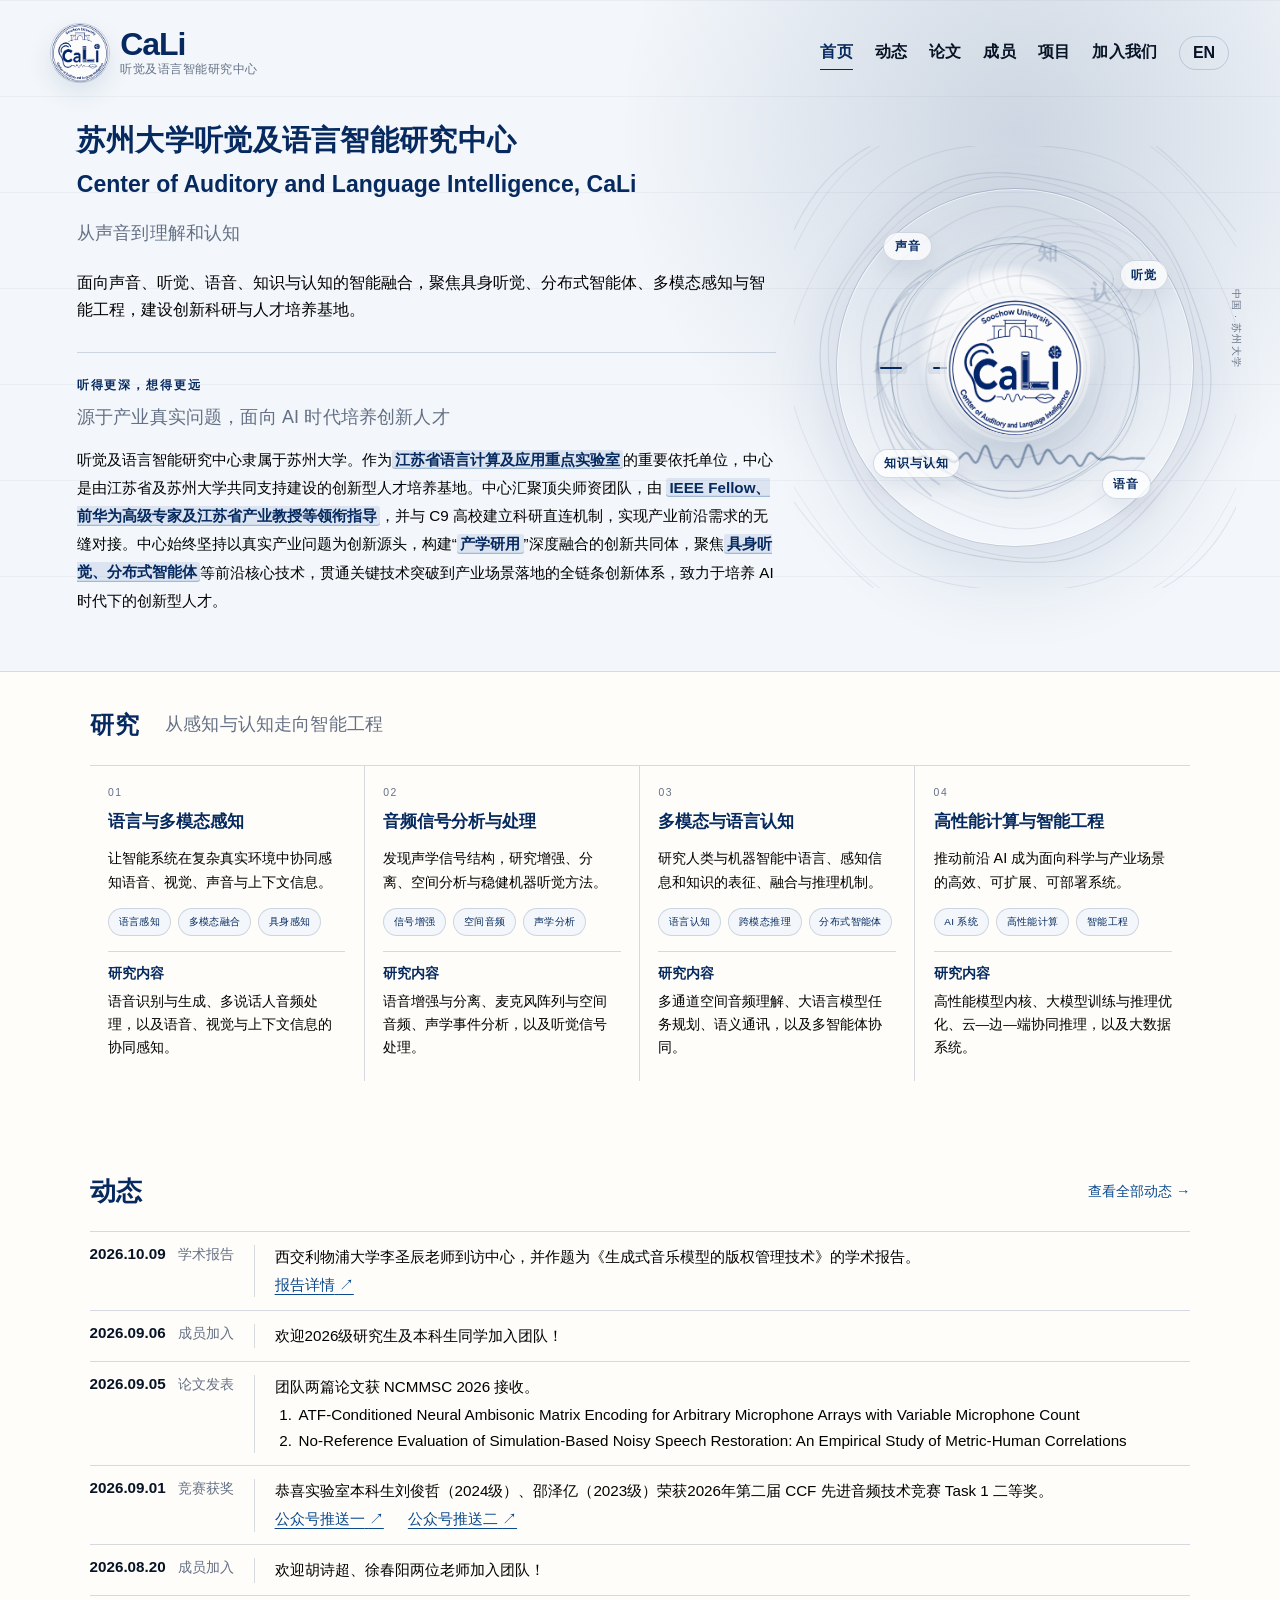
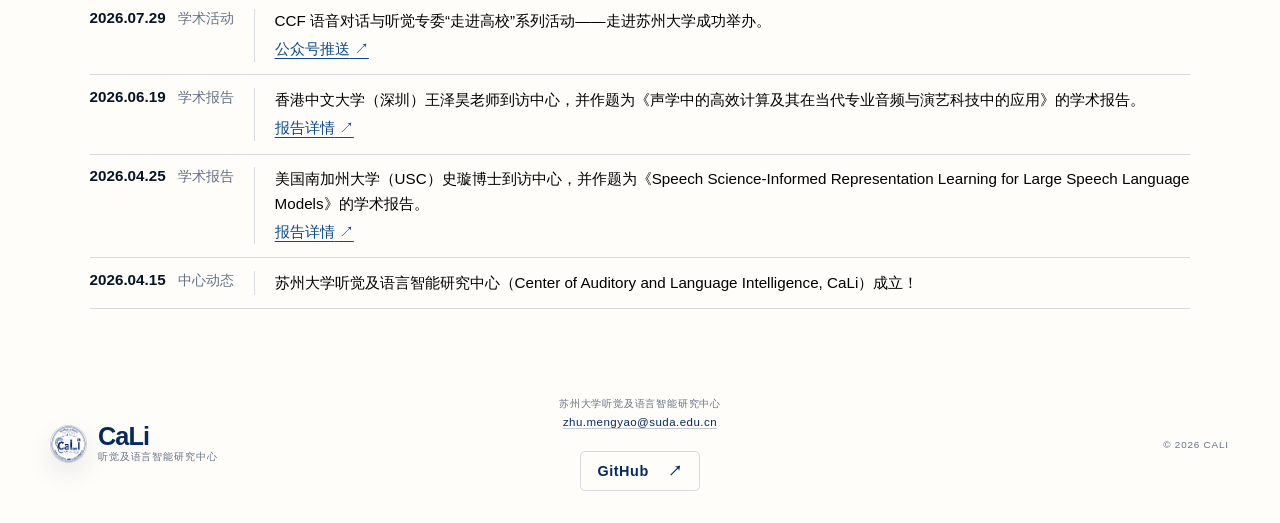
==== commit 50b5d1c9: "adjust logo effect with phone display." ====
--- a/index.html
+++ b/index.html
@@ -16,7 +16,7 @@
     <title>CaLi | 苏州大学听觉及语言智能研究中心</title>
     <link rel="icon" type="image/png" href="assets/cali-center-logo-20260702.png" />
     <link rel="stylesheet" href="styles.css?v=20261102-papers-page" />
-    <script src="script.js?v=20261103-welcome" defer></script>
+    <script src="script.js?v=20261103-mobile-field" defer></script>
   </head>
   <body class="home-page">
     <a class="skip-link" href="#main">Skip to content</a>
--- a/styles.css
+++ b/styles.css
@@ -2638,8 +2638,8 @@
 .members-page .team-bio { font-family: var(--sans); color: #000; font-size: 1rem; line-height: 1.8; }
 .members-page .team-links { font-size: .9rem; margin-top: .6rem !important; }
 .members-page .student-group { margin-top: 2.5rem; padding-top: 0; border-top: 0; }
-.members-page .student-grid { grid-template-columns: repeat(3,minmax(0,1fr)); gap: 1rem; }
-.members-page .student-card { display: flex; flex-direction: column; align-items: center; text-align: center; gap: .8rem; padding: 1.3rem 1rem; background: #fff; border-radius: .65rem; }
+.members-page .student-grid { grid-template-columns: repeat(4,minmax(0,1fr)); gap: .8rem; }
+.members-page .student-card { display: flex; flex-direction: column; align-items: center; text-align: center; gap: .6rem; padding: 1rem .75rem; background: #fff; border-radius: .65rem; }
 .members-page .student-monogram { flex: auto; width: 5rem; height: 5rem; border-radius: .5rem; background: var(--paper); font-size: 1.8rem; }
 .members-page .student-card h4 { color: var(--suda); font-family: var(--sans); font-size: 1.15rem; margin-bottom: .25rem; }
 .members-page .student-year { margin: 0; color: #000; font: .95rem/1.5 var(--sans); }
@@ -2656,11 +2656,12 @@
  .members-page .team-bio { font-size: 1rem; }
 }
 
-/* Shared temporary student portrait, replace with individual photos later. */
+/* Compact portraits preserve the complete photo within a uniform frame. */
 .members-page .student-avatar {
   display: block;
-  width: 7rem;
-  height: 7rem;
+  width: 8rem;
+  height: 10rem;
+  max-width: 100%;
   object-fit: contain;
   background: #fff;
   border-radius: .5rem;
@@ -2672,3 +2673,58 @@
 
 /* Align the innovation-chain introduction with the page content. */
 .approach .join-approach-intro { display: block; }
+
+/* English hero motto: continuous text with natural wrapping. */
+html[lang="en"] .home-page .hero h1 {
+  max-width: none;
+  white-space: normal;
+}
+html[lang="en"] .home-page .hero h1 span,
+html[lang="en"] .home-page .hero h1 em {
+  display: inline;
+}
+html[lang="en"] .home-page .hero h1 em {
+  margin-left: .25em;
+}
+
+/* English center name uses the available hero column, not the old 44rem cap. */
+html[lang="en"] .home-page .hero .hero-center-name {
+  max-width: none;
+  letter-spacing: .025em;
+  font-size: clamp(1rem, 1.15vw, 1.2rem);
+}
+/* Equal metadata columns keep every news divider and body aligned. */
+@media (min-width: 641px) {
+  html[lang="en"] .news .news-item {
+    grid-template-columns: 15rem minmax(0, 1fr);
+  }
+  html[lang="en"] .news .news-meta {
+    display: grid;
+    grid-template-columns: 6rem minmax(0, 1fr);
+    align-content: start;
+    gap: .75rem;
+  }
+  html[lang="en"] .news .news-meta .news-category {
+    white-space: normal;
+  }
+}
+
+/* Let the English research motto use the full heading column. */
+html[lang="en"] .home-page .research .section-heading h2 {
+  max-width: none;
+}
+
+@media (min-width: 601px) and (max-width: 1100px) {
+  .members-page .student-grid { grid-template-columns: repeat(3,minmax(0,1fr)); }
+}
+
+/* Match faculty portrait dimensions on narrow screens too. */
+@media (max-width: 600px) {
+  .members-page .student-avatar { width: 6rem; height: 7.5rem; }
+}
+
+/* Fill the portrait frame for Manman Li’s square source image. */
+.members-page .student-avatar[src="assets/students/li-manman.jpg"] {
+  object-fit: cover;
+  object-position: center;
+}
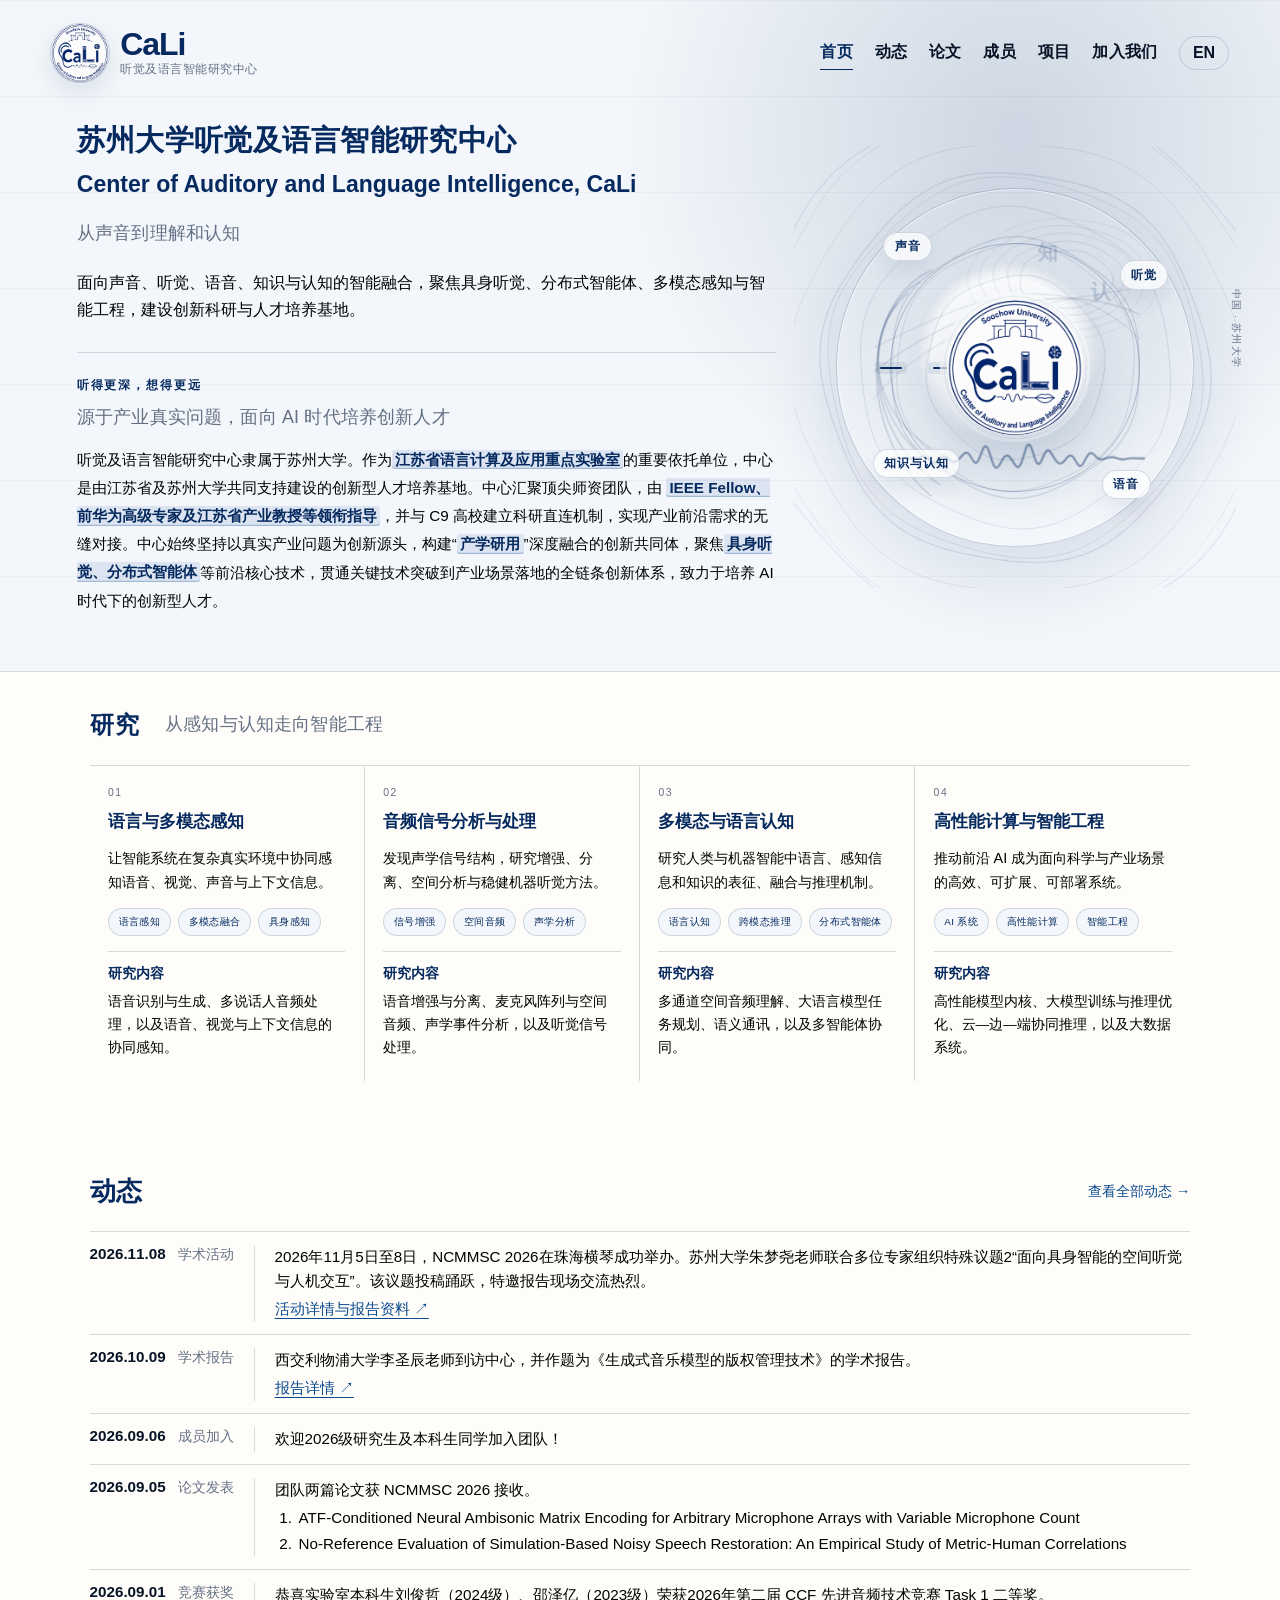
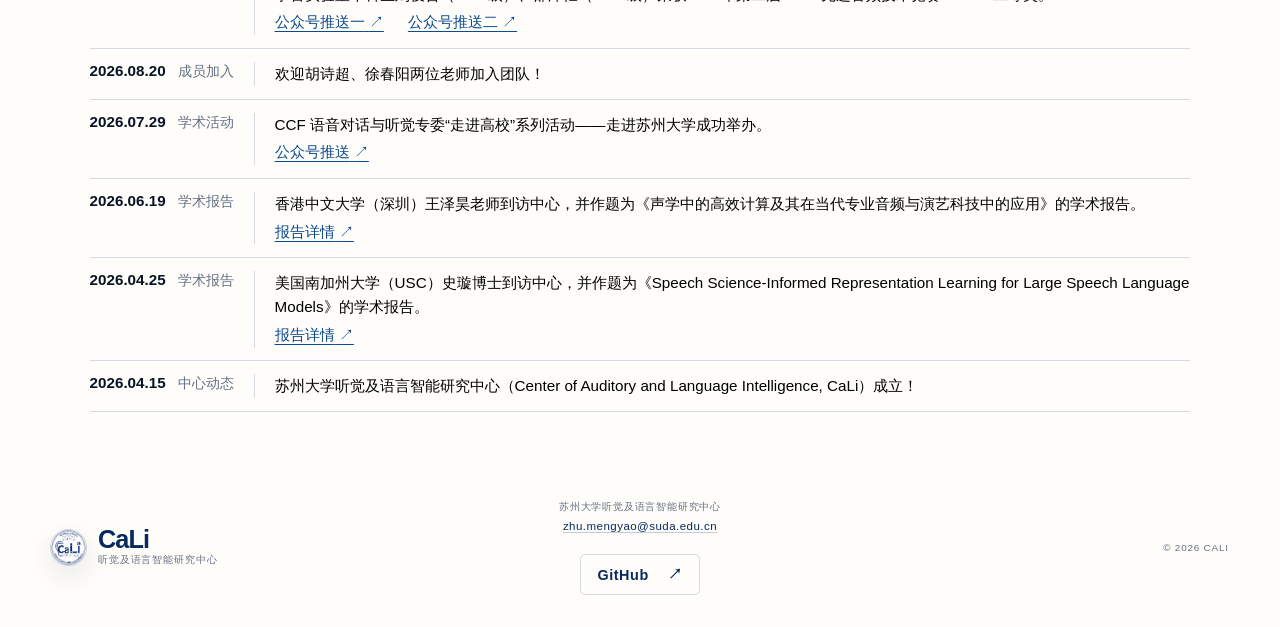
==== commit f141dc90: "Add files via upload" ====
--- a/index.html
+++ b/index.html
@@ -16,7 +16,7 @@
     <title>CaLi | 苏州大学听觉及语言智能研究中心</title>
     <link rel="icon" type="image/png" href="assets/cali-center-logo-20260702.png" />
     <link rel="stylesheet" href="styles.css?v=20261102-papers-page" />
-    <script src="script.js?v=20261103-mobile-field" defer></script>
+    <script src="script.js?v=20261110-ncmmsc" defer></script>
   </head>
   <body class="home-page">
     <a class="skip-link" href="#main">Skip to content</a>
@@ -165,6 +165,8 @@
 <section class="news section" id="news" aria-labelledby="news-title">
   <div class="home-news-heading"><h2 data-i18n="news.homeTitle" id="news-title">动态</h2><a class="news-all" href="news.html" data-i18n="news.all">查看全部动态 →</a></div>
 <div class="news-list">
+<article class="news-item"><div class="news-meta"><time datetime="2026-11-08">2026.11.08</time><span data-i18n="news.eventCategory" class="news-category">学术活动</span></div><div class="news-content"><p data-i18n="event.summary">2026年11月5日至8日，NCMMSC 2026在珠海横琴成功举办。苏州大学朱梦尧老师联合多位专家组织特殊议题2“面向具身智能的空间听觉与人机交互”。该议题投稿踊跃，特邀报告现场交流热烈。</p><div class="news-links"><a href="news/ncmmsc2026.html" data-keep-lang><span data-i18n="event.details">活动详情与报告资料</span> ↗</a></div></div></article>
+
     <article class="news-item">
       <div class="news-meta"><time datetime="2026-10-09">2026.10.09</time><span data-i18n="news.talkCategory" class="news-category">学术报告</span></div>
       <div class="news-content"><p data-i18n="news.talkBody">西交利物浦大学李圣辰老师到访中心，并作题为《生成式音乐模型的版权管理技术》的学术报告。</p><div class="news-links"><a href="https://future.suda.edu.cn/e9/c2/c30838a715202/page.htm" target="_blank" rel="noopener noreferrer"><span data-i18n="news.reportDetails">报告详情</span> <span aria-hidden="true">↗</span></a></div></div>
--- a/styles.css
+++ b/styles.css
@@ -2728,3 +2728,23 @@
   object-fit: cover;
   object-position: center;
 }
+
+/* Conference news article: readable text, responsive figures and file links. */
+.event-detail { max-width: 1120px; margin: 0 auto; padding: 2.5rem 1.5rem 4rem; color: #000; font-family: var(--sans); }
+.event-back { display: inline-block; color: var(--suda); margin-bottom: 1.5rem; }
+.event-date, .event-note, .event-detail figcaption { color: var(--muted); font-size: .9rem; }
+.event-header h1 { color: var(--suda); font: 700 clamp(1.5rem, 3vw, 2.3rem)/1.45 var(--sans); margin: .6rem 0 1rem; overflow-wrap: break-word; }
+.event-lead { font-size: 1.05rem; line-height: 1.85; margin-bottom: 1.5rem; }
+.event-detail section { margin: 2rem 0; }
+.event-detail h2 { color: var(--suda); font: 700 1.4rem/1.5 var(--sans); margin-bottom: .8rem; }
+.event-detail figure { margin: 0 0 1rem; }
+.event-detail figure img { display: block; width: 100%; height: auto; border: 1px solid var(--line); border-radius: .4rem; }
+.event-detail figcaption { margin-top: .5rem; line-height: 1.5; }
+.event-gallery { display: grid; grid-template-columns: repeat(2,minmax(0,1fr)); gap: 1rem; }
+.event-report { padding: 1rem 0; border-bottom: 1px solid var(--line); }
+.event-speaker { color: var(--muted); margin: 0 0 .3rem; }
+.event-report h3 { font: 600 1.1rem/1.55 var(--sans); color: var(--suda); margin: 0 0 .6rem; }
+.event-links { display: flex; flex-wrap: wrap; gap: .5rem 1.5rem; font-size: .95rem; }
+.event-links a { color: var(--suda); text-decoration: underline; text-underline-offset: .2em; }
+.event-links > span { color: var(--muted); }
+@media(max-width: 700px) { .event-gallery { grid-template-columns: 1fr; } .event-detail { padding: 1.5rem 1.1rem 2.5rem; } }
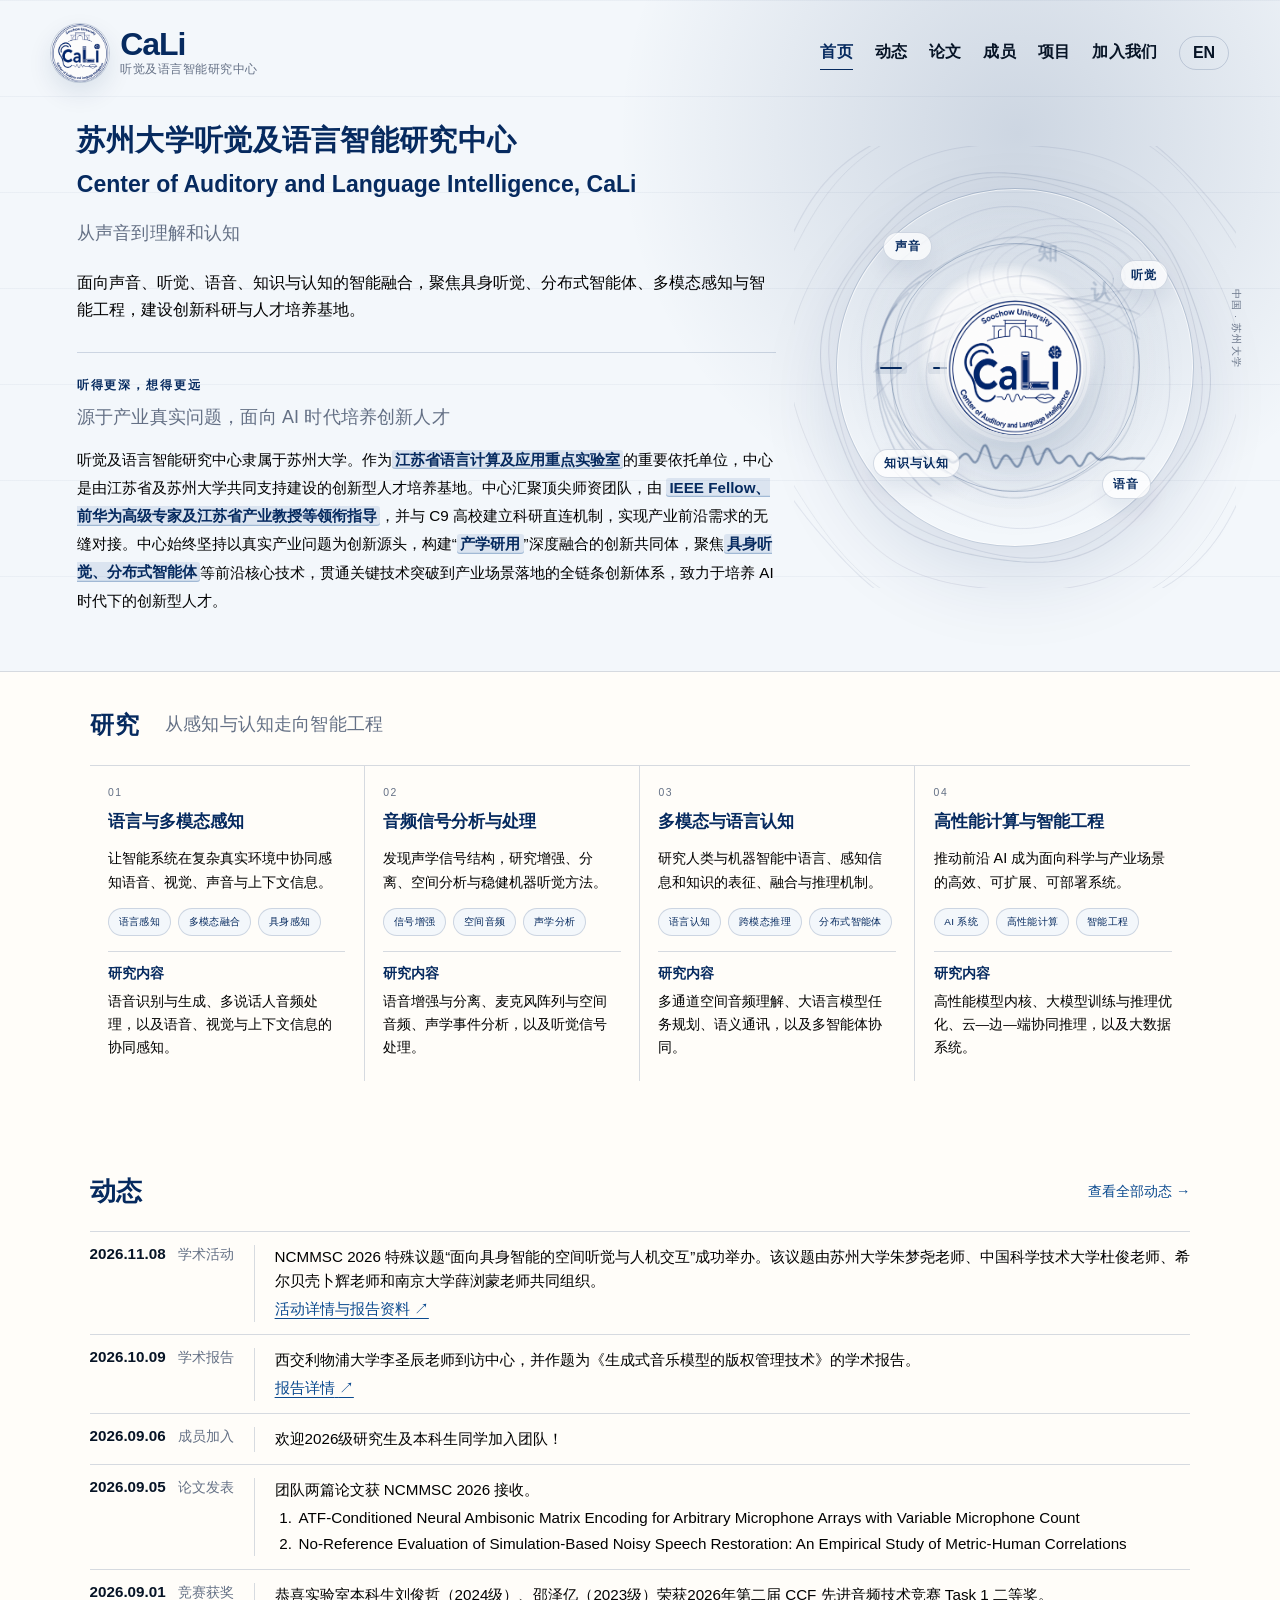
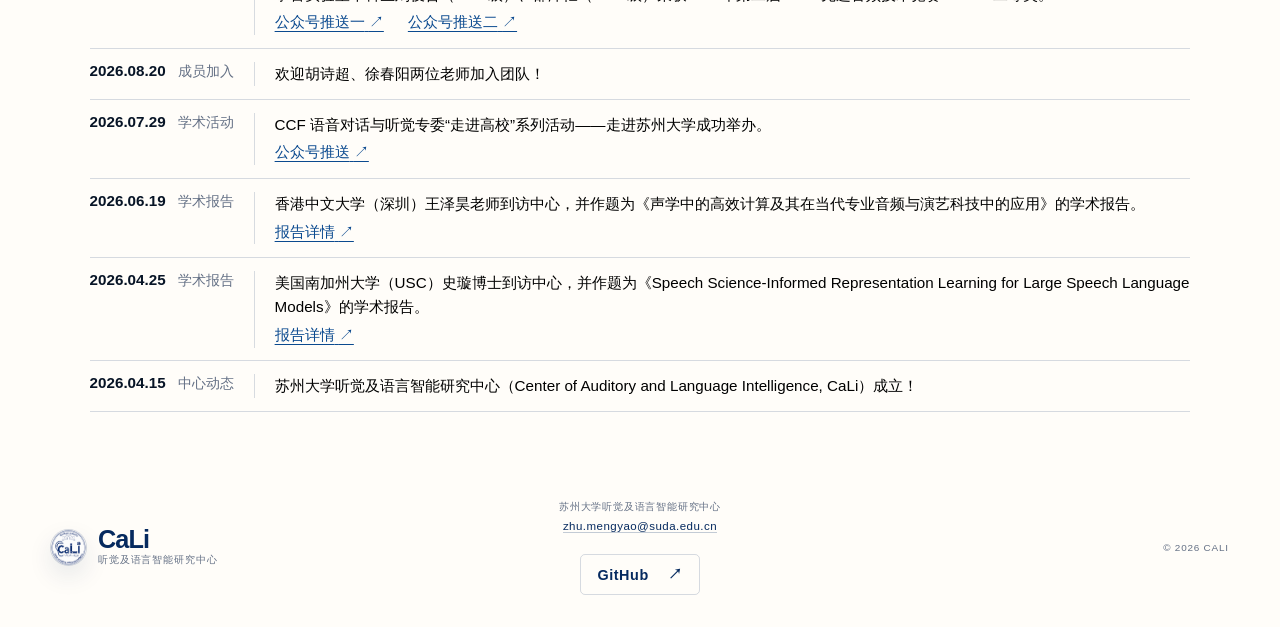
==== commit 4010a7b3: "update ncmmsc26 special session2" ====
--- a/index.html
+++ b/index.html
@@ -165,7 +165,7 @@
 <section class="news section" id="news" aria-labelledby="news-title">
   <div class="home-news-heading"><h2 data-i18n="news.homeTitle" id="news-title">动态</h2><a class="news-all" href="news.html" data-i18n="news.all">查看全部动态 →</a></div>
 <div class="news-list">
-<article class="news-item"><div class="news-meta"><time datetime="2026-11-08">2026.11.08</time><span data-i18n="news.eventCategory" class="news-category">学术活动</span></div><div class="news-content"><p data-i18n="event.summary">2026年11月5日至8日，NCMMSC 2026在珠海横琴成功举办。苏州大学朱梦尧老师联合多位专家组织特殊议题2“面向具身智能的空间听觉与人机交互”。该议题投稿踊跃，特邀报告现场交流热烈。</p><div class="news-links"><a href="news/ncmmsc2026.html" data-keep-lang><span data-i18n="event.details">活动详情与报告资料</span> ↗</a></div></div></article>
+<article class="news-item"><div class="news-meta"><time datetime="2026-11-08">2026.11.08</time><span data-i18n="news.eventCategory" class="news-category">学术活动</span></div><div class="news-content"><p data-i18n="event.summary">NCMMSC 2026 特殊议题“面向具身智能的空间听觉与人机交互”成功举办。该议题由苏州大学朱梦尧老师、中国科学技术大学杜俊老师、希尔贝壳卜辉老师和南京大学薛浏蒙老师共同组织。</p><div class="news-links"><a href="news/ncmmsc2026.html" data-keep-lang><span data-i18n="event.details">活动详情与报告资料</span> ↗</a></div></div></article>
 
     <article class="news-item">
       <div class="news-meta"><time datetime="2026-10-09">2026.10.09</time><span data-i18n="news.talkCategory" class="news-category">学术报告</span></div>
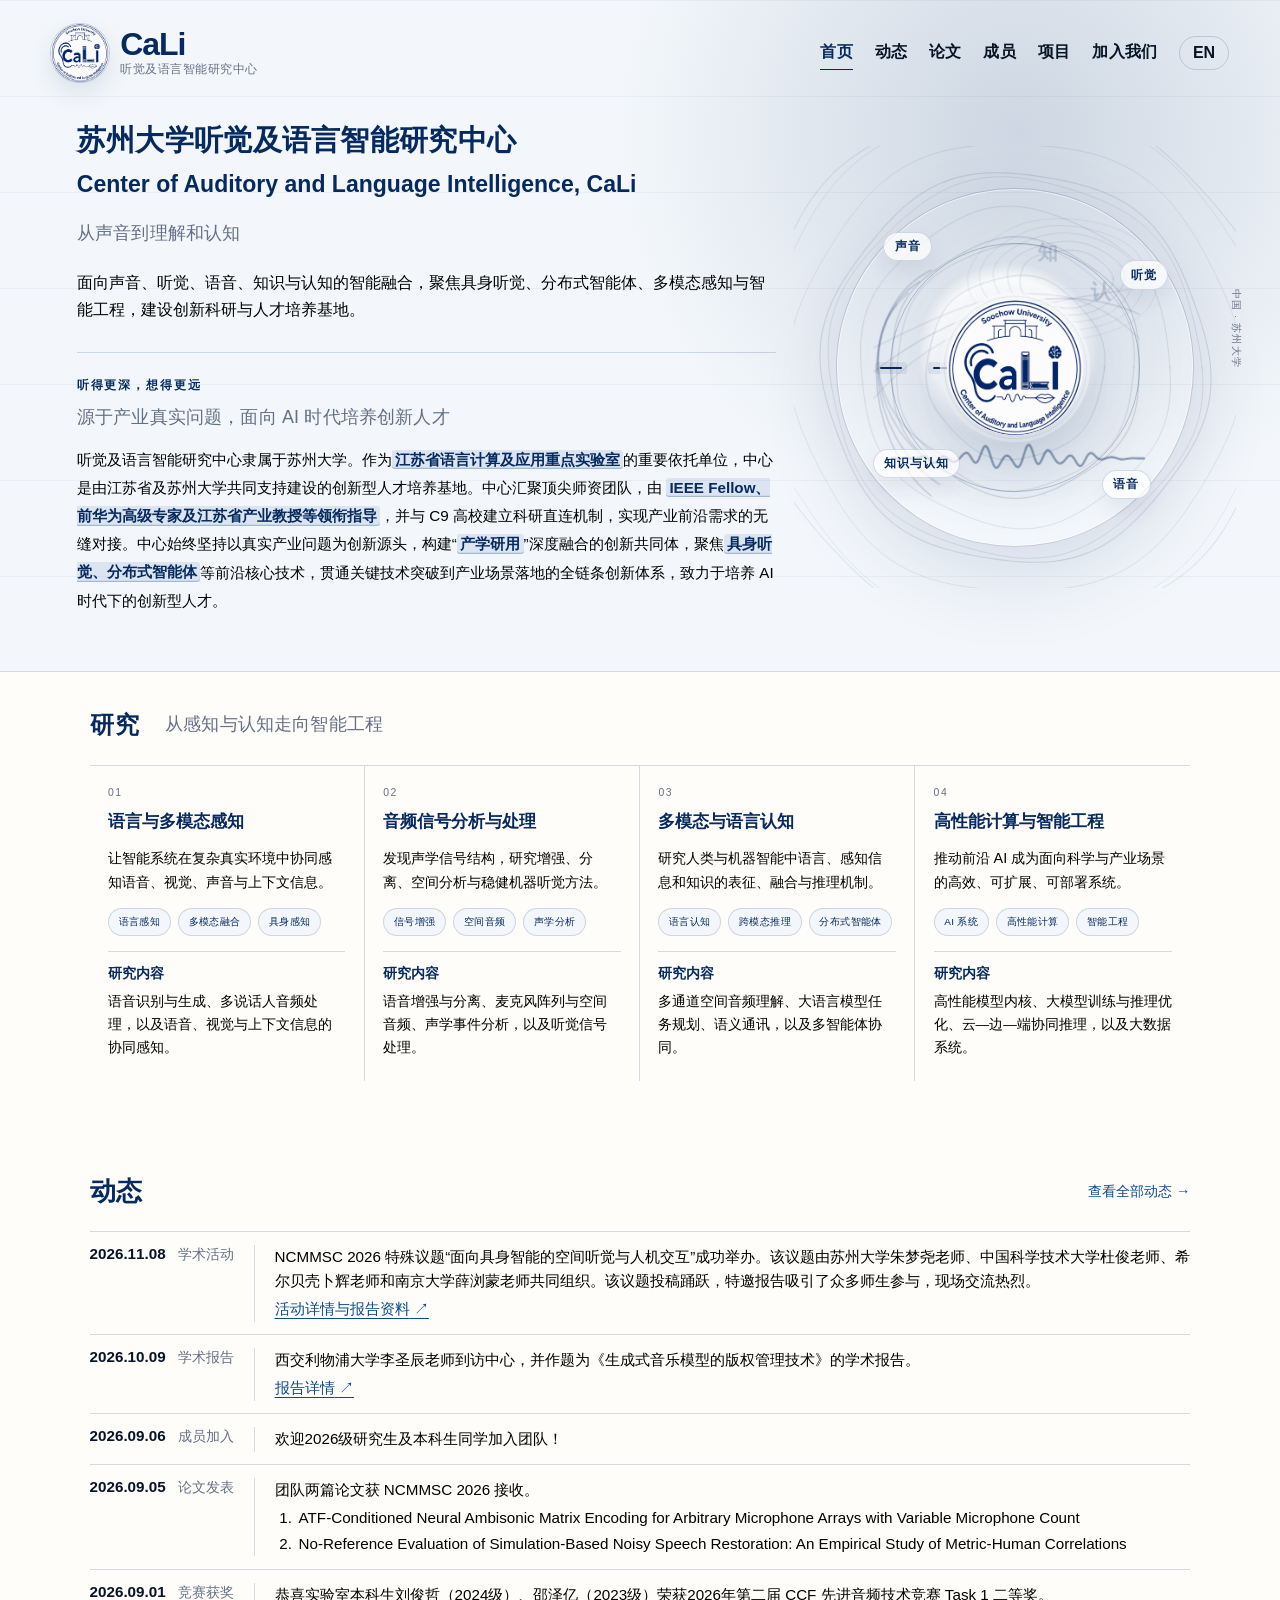
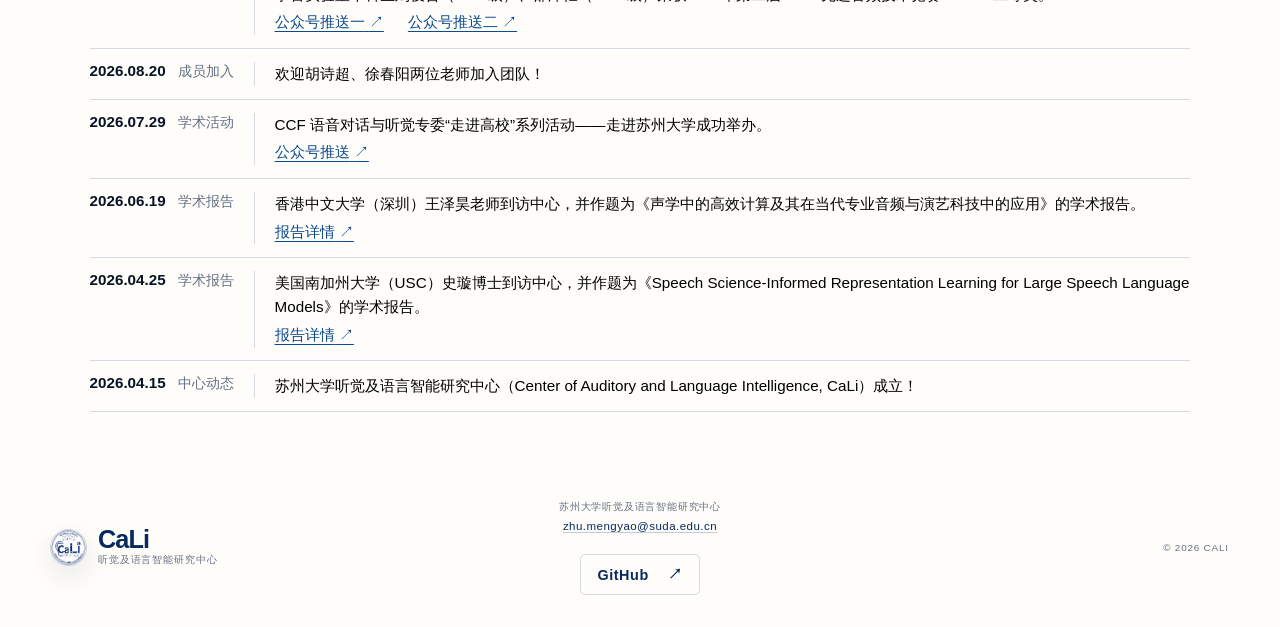
==== commit b6499467: "update ncmmsc session2 news" ====
--- a/index.html
+++ b/index.html
@@ -165,7 +165,7 @@
 <section class="news section" id="news" aria-labelledby="news-title">
   <div class="home-news-heading"><h2 data-i18n="news.homeTitle" id="news-title">动态</h2><a class="news-all" href="news.html" data-i18n="news.all">查看全部动态 →</a></div>
 <div class="news-list">
-<article class="news-item"><div class="news-meta"><time datetime="2026-11-08">2026.11.08</time><span data-i18n="news.eventCategory" class="news-category">学术活动</span></div><div class="news-content"><p data-i18n="event.summary">NCMMSC 2026 特殊议题“面向具身智能的空间听觉与人机交互”成功举办。该议题由苏州大学朱梦尧老师、中国科学技术大学杜俊老师、希尔贝壳卜辉老师和南京大学薛浏蒙老师共同组织。</p><div class="news-links"><a href="news/ncmmsc2026.html" data-keep-lang><span data-i18n="event.details">活动详情与报告资料</span> ↗</a></div></div></article>
+<article class="news-item"><div class="news-meta"><time datetime="2026-11-08">2026.11.08</time><span data-i18n="news.eventCategory" class="news-category">学术活动</span></div><div class="news-content"><p data-i18n="event.summary">NCMMSC 2026 特殊议题“面向具身智能的空间听觉与人机交互”成功举办。该议题由苏州大学朱梦尧老师、中国科学技术大学杜俊老师、希尔贝壳卜辉老师和南京大学薛浏蒙老师共同组织。该议题投稿踊跃，特邀报告吸引了众多师生参与，现场交流热烈。</p><div class="news-links"><a href="news/ncmmsc2026.html" data-keep-lang><span data-i18n="event.details">活动详情与报告资料</span> ↗</a></div></div></article>
 
     <article class="news-item">
       <div class="news-meta"><time datetime="2026-10-09">2026.10.09</time><span data-i18n="news.talkCategory" class="news-category">学术报告</span></div>
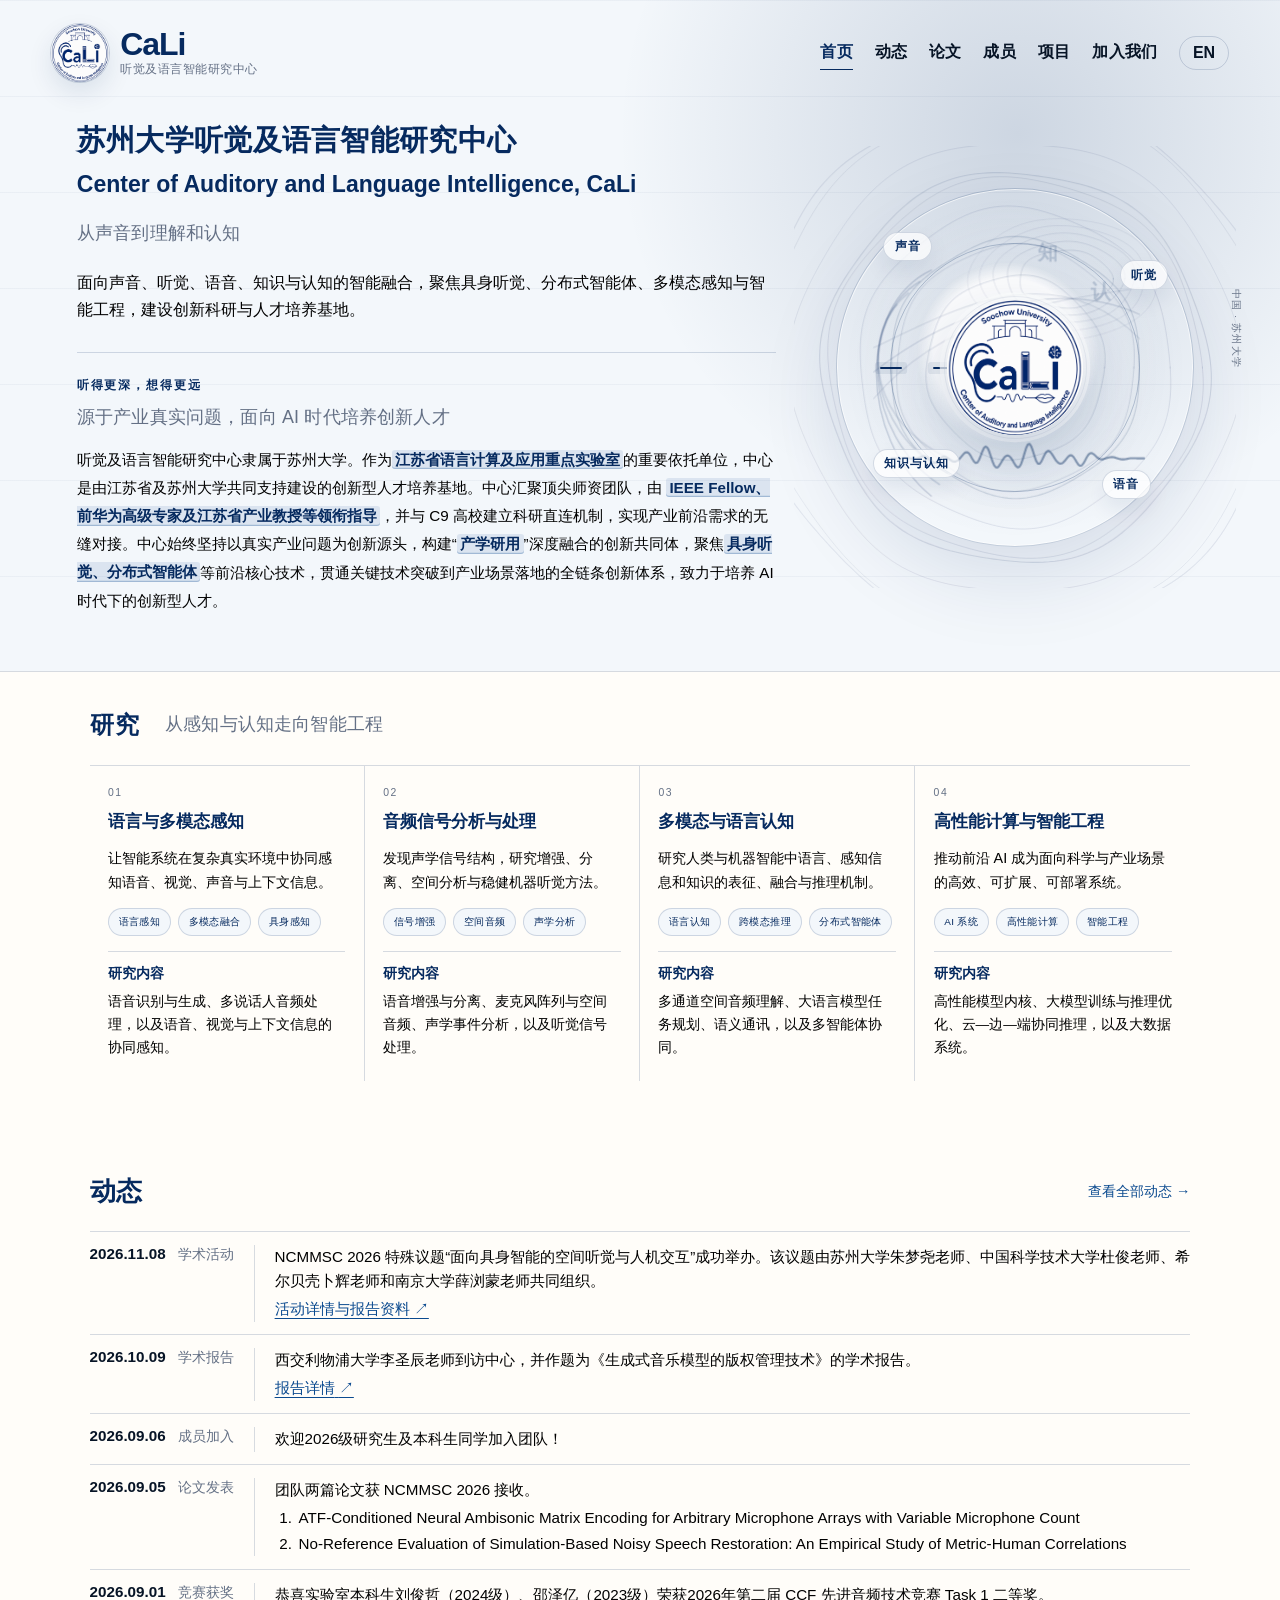
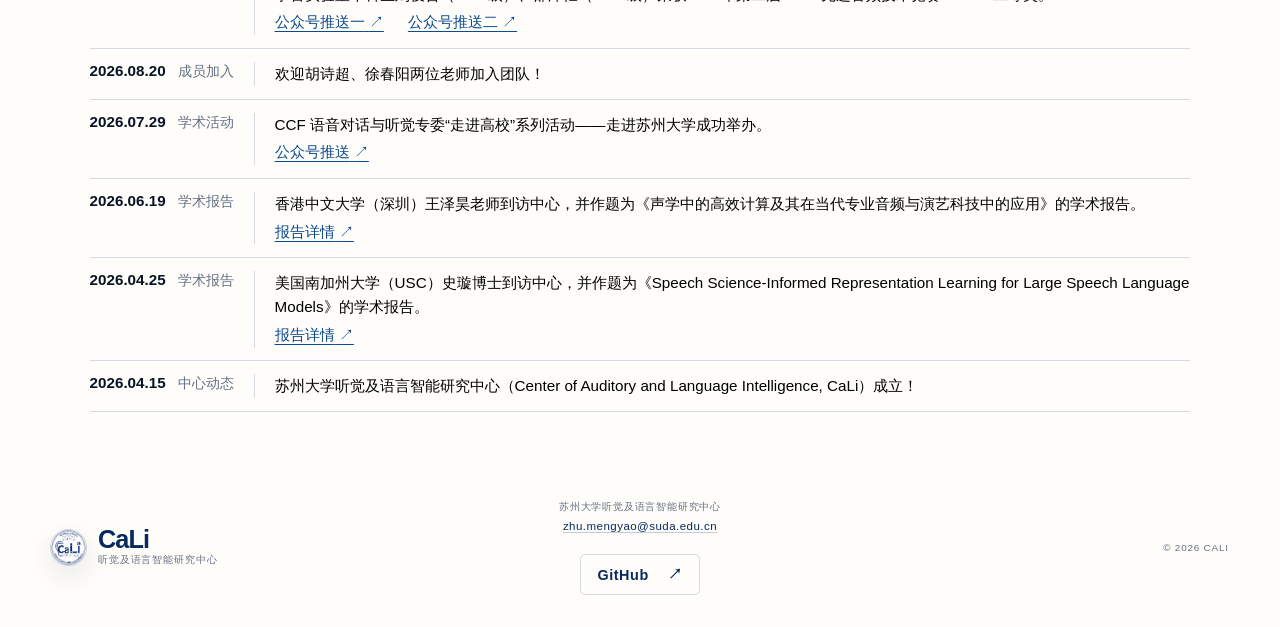
==== commit 81e84919: "update news" ====
--- a/index.html
+++ b/index.html
@@ -165,7 +165,7 @@
 <section class="news section" id="news" aria-labelledby="news-title">
   <div class="home-news-heading"><h2 data-i18n="news.homeTitle" id="news-title">动态</h2><a class="news-all" href="news.html" data-i18n="news.all">查看全部动态 →</a></div>
 <div class="news-list">
-<article class="news-item"><div class="news-meta"><time datetime="2026-11-08">2026.11.08</time><span data-i18n="news.eventCategory" class="news-category">学术活动</span></div><div class="news-content"><p data-i18n="event.summary">NCMMSC 2026 特殊议题“面向具身智能的空间听觉与人机交互”成功举办。该议题由苏州大学朱梦尧老师、中国科学技术大学杜俊老师、希尔贝壳卜辉老师和南京大学薛浏蒙老师共同组织。该议题投稿踊跃，特邀报告吸引了众多师生参与，现场交流热烈。</p><div class="news-links"><a href="news/ncmmsc2026.html" data-keep-lang><span data-i18n="event.details">活动详情与报告资料</span> ↗</a></div></div></article>
+<article class="news-item"><div class="news-meta"><time datetime="2026-11-08">2026.11.08</time><span data-i18n="news.eventCategory" class="news-category">学术活动</span></div><div class="news-content"><p data-i18n="event.summary">NCMMSC 2026 特殊议题“面向具身智能的空间听觉与人机交互”成功举办。该议题由苏州大学朱梦尧老师、中国科学技术大学杜俊老师、希尔贝壳卜辉老师和南京大学薛浏蒙老师共同组织。</p><div class="news-links"><a href="news/ncmmsc2026.html" data-keep-lang><span data-i18n="event.details">活动详情与报告资料</span> ↗</a></div></div></article>
 
     <article class="news-item">
       <div class="news-meta"><time datetime="2026-10-09">2026.10.09</time><span data-i18n="news.talkCategory" class="news-category">学术报告</span></div>
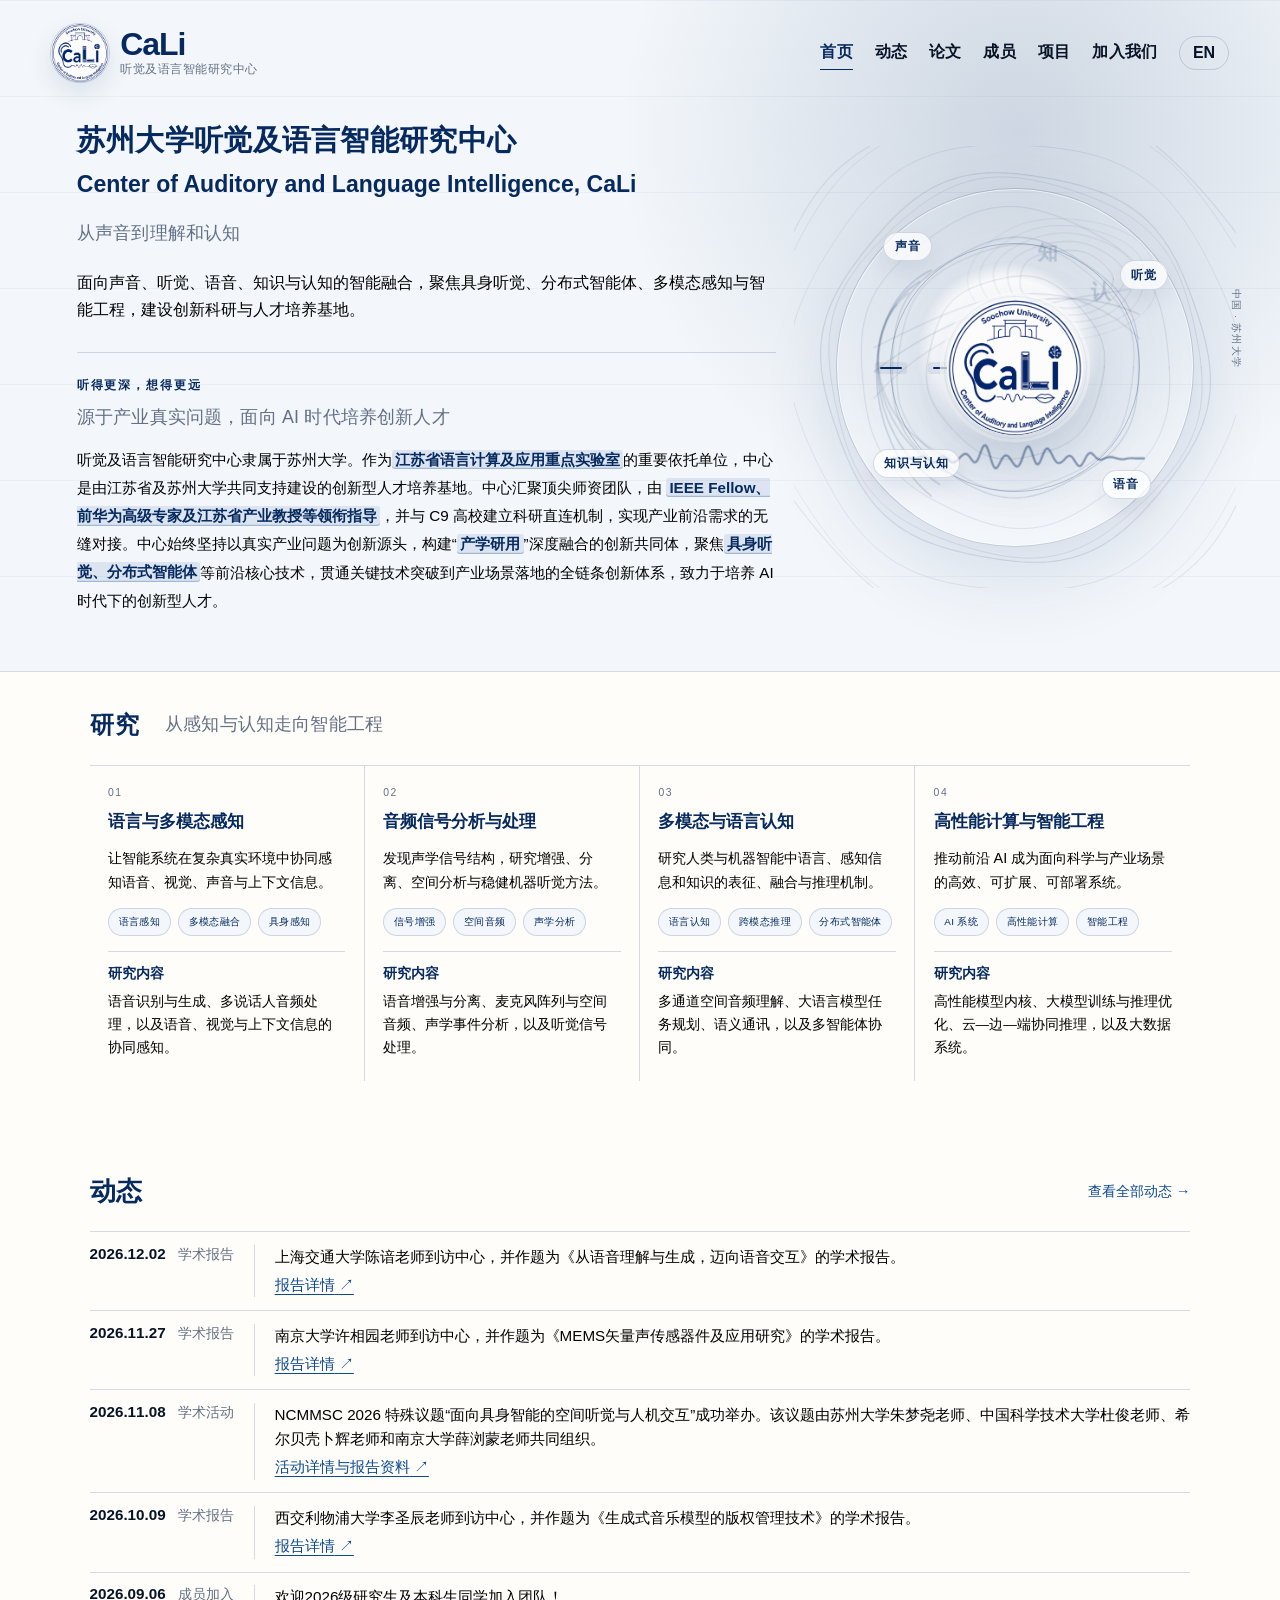
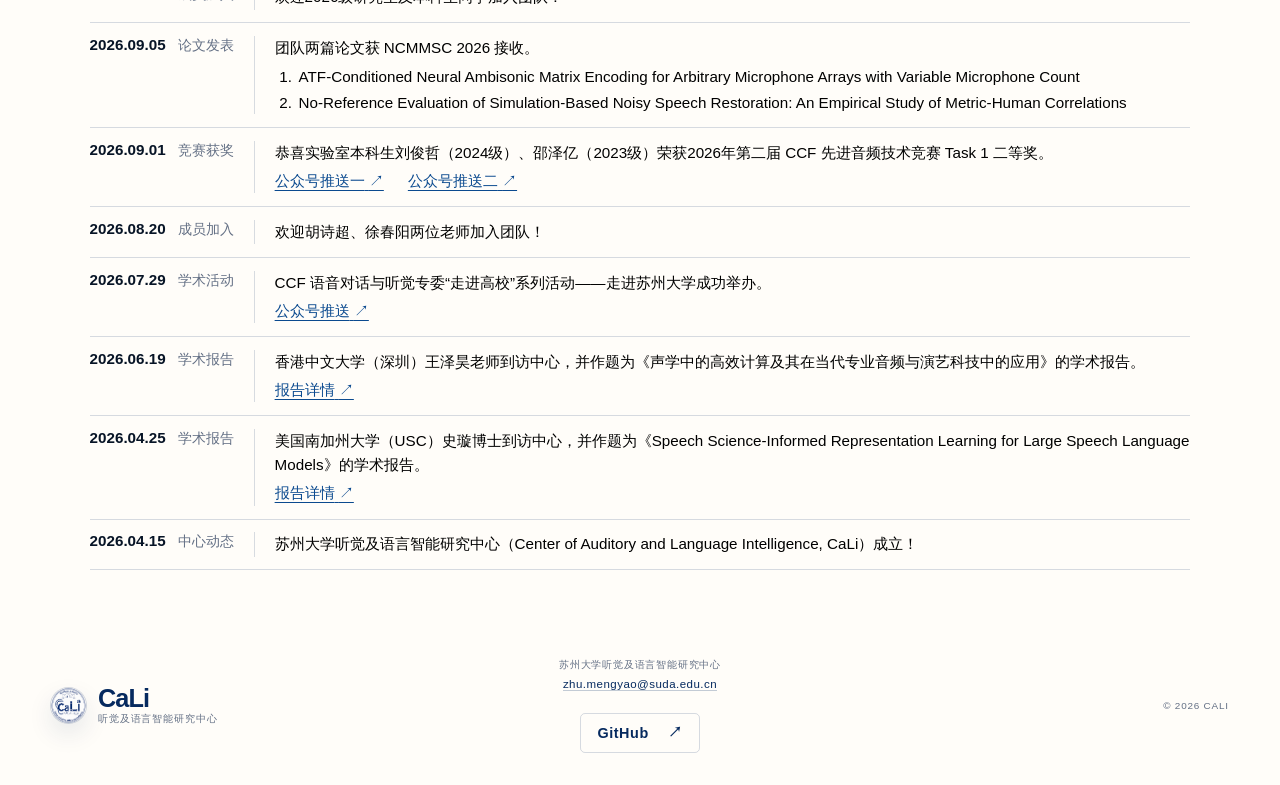
==== commit 17def50a: "update talks and members" ====
--- a/index.html
+++ b/index.html
@@ -16,7 +16,7 @@
     <title>CaLi | 苏州大学听觉及语言智能研究中心</title>
     <link rel="icon" type="image/png" href="assets/cali-center-logo-20260702.png" />
     <link rel="stylesheet" href="styles.css?v=20261102-papers-page" />
-    <script src="script.js?v=20261110-ncmmsc" defer></script>
+    <script src="script.js?v=20261124-talks" defer></script>
   </head>
   <body class="home-page">
     <a class="skip-link" href="#main">Skip to content</a>
@@ -164,7 +164,15 @@
       
 <section class="news section" id="news" aria-labelledby="news-title">
   <div class="home-news-heading"><h2 data-i18n="news.homeTitle" id="news-title">动态</h2><a class="news-all" href="news.html" data-i18n="news.all">查看全部动态 →</a></div>
-<div class="news-list">
+<div class="news-list">
+    <article class="news-item">
+      <div class="news-meta"><time datetime="2026-12-02">2026.12.02</time><span data-i18n="news.talkCategory" class="news-category">学术报告</span></div>
+      <div class="news-content"><p data-i18n="news.chenAnTalk">上海交通大学陈谙老师到访中心，并作题为《从语音理解与生成，迈向语音交互》的学术报告。</p><div class="news-links"><a href="https://future.suda.edu.cn/0d/e3/c30838a724451/page.htm" target="_blank" rel="noopener noreferrer"><span data-i18n="news.reportDetails">报告详情</span> <span aria-hidden="true">↗</span></a></div></div>
+    </article>
+    <article class="news-item">
+      <div class="news-meta"><time datetime="2026-11-27">2026.11.27</time><span data-i18n="news.talkCategory" class="news-category">学术报告</span></div>
+      <div class="news-content"><p data-i18n="news.xuXiangyuanTalk">南京大学许相园老师到访中心，并作题为《MEMS矢量声传感器件及应用研究》的学术报告。</p><div class="news-links"><a href="https://future.suda.edu.cn/0f/2a/c30838a724778/page.htm" target="_blank" rel="noopener noreferrer"><span data-i18n="news.reportDetails">报告详情</span> <span aria-hidden="true">↗</span></a></div></div>
+    </article>
 <article class="news-item"><div class="news-meta"><time datetime="2026-11-08">2026.11.08</time><span data-i18n="news.eventCategory" class="news-category">学术活动</span></div><div class="news-content"><p data-i18n="event.summary">NCMMSC 2026 特殊议题“面向具身智能的空间听觉与人机交互”成功举办。该议题由苏州大学朱梦尧老师、中国科学技术大学杜俊老师、希尔贝壳卜辉老师和南京大学薛浏蒙老师共同组织。</p><div class="news-links"><a href="news/ncmmsc2026.html" data-keep-lang><span data-i18n="event.details">活动详情与报告资料</span> ↗</a></div></div></article>
 
     <article class="news-item">
--- a/styles.css
+++ b/styles.css
@@ -1229,6 +1229,22 @@
   letter-spacing: 0.13em;
 }
 
+.join-contact {
+  margin-top: 28px;
+  padding: clamp(20px, 3vw, 36px);
+  border: 1px solid rgba(6, 42, 95, 0.18);
+  background: rgba(255, 255, 255, 0.65);
+}
+.join-contact h2 { margin: 0 0 18px; font-size: 24px; color: #062a5f; }
+.join-contact dl { margin: 0; color: #111; }
+.join-contact dl > div { display: grid; grid-template-columns: 6em minmax(0, 1fr); gap: 12px; margin-top: 10px; line-height: 1.7; }
+.join-contact dt { font-weight: 600; }
+.join-contact dd { margin: 0; overflow-wrap: anywhere; }
+.join-contact a { color: #062a5f; text-decoration: underline; text-underline-offset: 3px; }
+@media (max-width: 480px) {
+  .join-contact dl > div { grid-template-columns: 1fr; gap: 2px; margin-top: 14px; }
+}
+
 .join-card {
   position: relative;
   display: grid;
@@ -1274,6 +1290,13 @@
   font-weight: 500;
   letter-spacing: -0.055em;
   line-height: 1.06;
+}
+
+#partners .join-card h3 {
+  max-width: 100%;
+  font-size: clamp(1.5rem, 2.2vw, 2.25rem);
+  line-height: 1.35;
+  letter-spacing: -0.02em;
 }
 
 .join-card p {
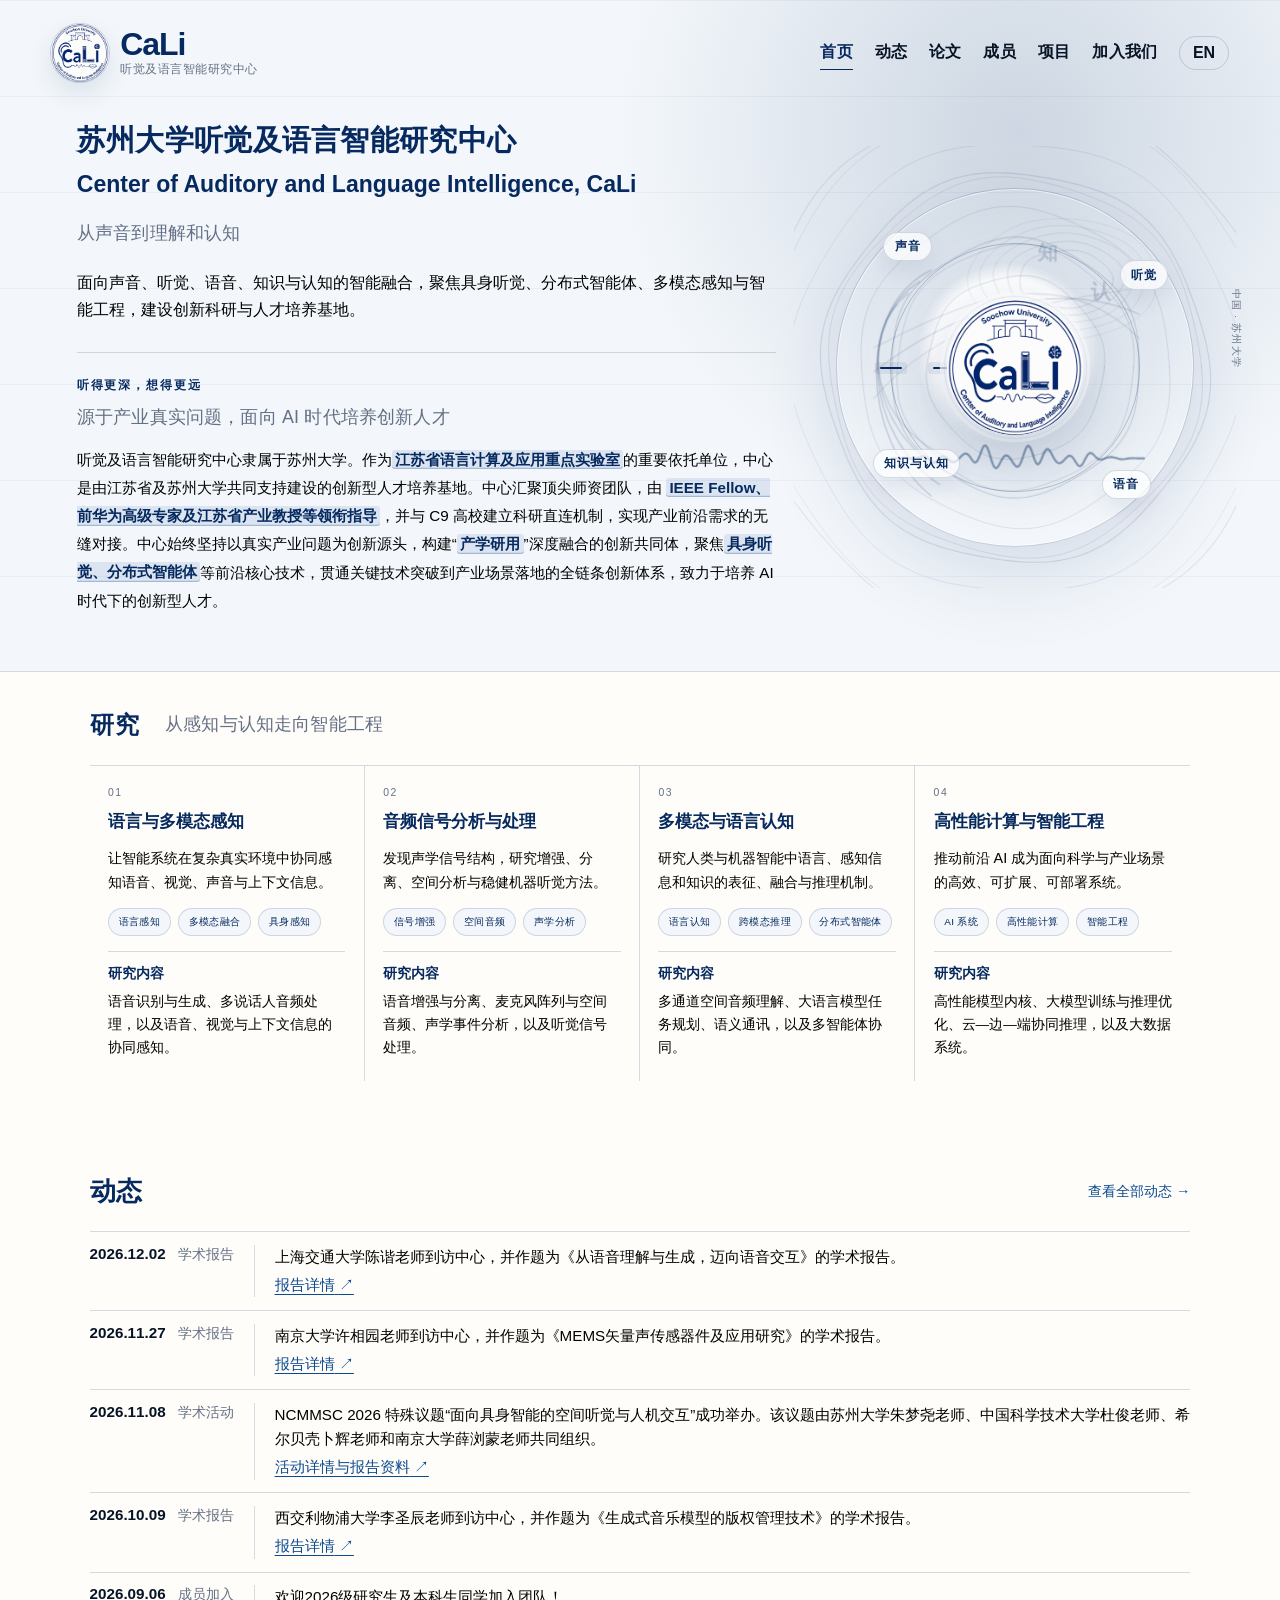
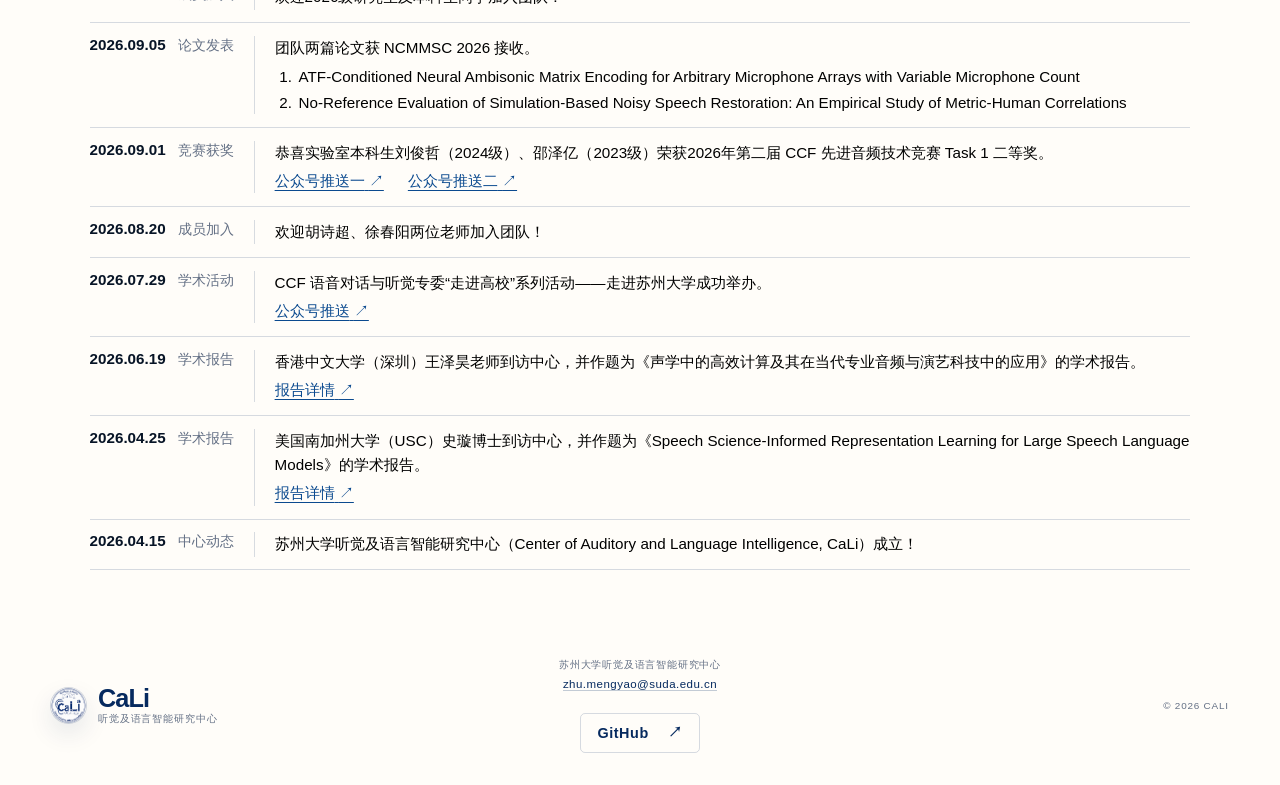
==== commit 37dbe6c1: "update English version" ====
--- a/index.html
+++ b/index.html
@@ -167,7 +167,7 @@
 <div class="news-list">
     <article class="news-item">
       <div class="news-meta"><time datetime="2026-12-02">2026.12.02</time><span data-i18n="news.talkCategory" class="news-category">学术报告</span></div>
-      <div class="news-content"><p data-i18n="news.chenAnTalk">上海交通大学陈谙老师到访中心，并作题为《从语音理解与生成，迈向语音交互》的学术报告。</p><div class="news-links"><a href="https://future.suda.edu.cn/0d/e3/c30838a724451/page.htm" target="_blank" rel="noopener noreferrer"><span data-i18n="news.reportDetails">报告详情</span> <span aria-hidden="true">↗</span></a></div></div>
+      <div class="news-content"><p data-i18n="news.chenAnTalk">上海交通大学陈谐老师到访中心，并作题为《从语音理解与生成，迈向语音交互》的学术报告。</p><div class="news-links"><a href="https://future.suda.edu.cn/0d/e3/c30838a724451/page.htm" target="_blank" rel="noopener noreferrer"><span data-i18n="news.reportDetails">报告详情</span> <span aria-hidden="true">↗</span></a></div></div>
     </article>
     <article class="news-item">
       <div class="news-meta"><time datetime="2026-11-27">2026.11.27</time><span data-i18n="news.talkCategory" class="news-category">学术报告</span></div>
